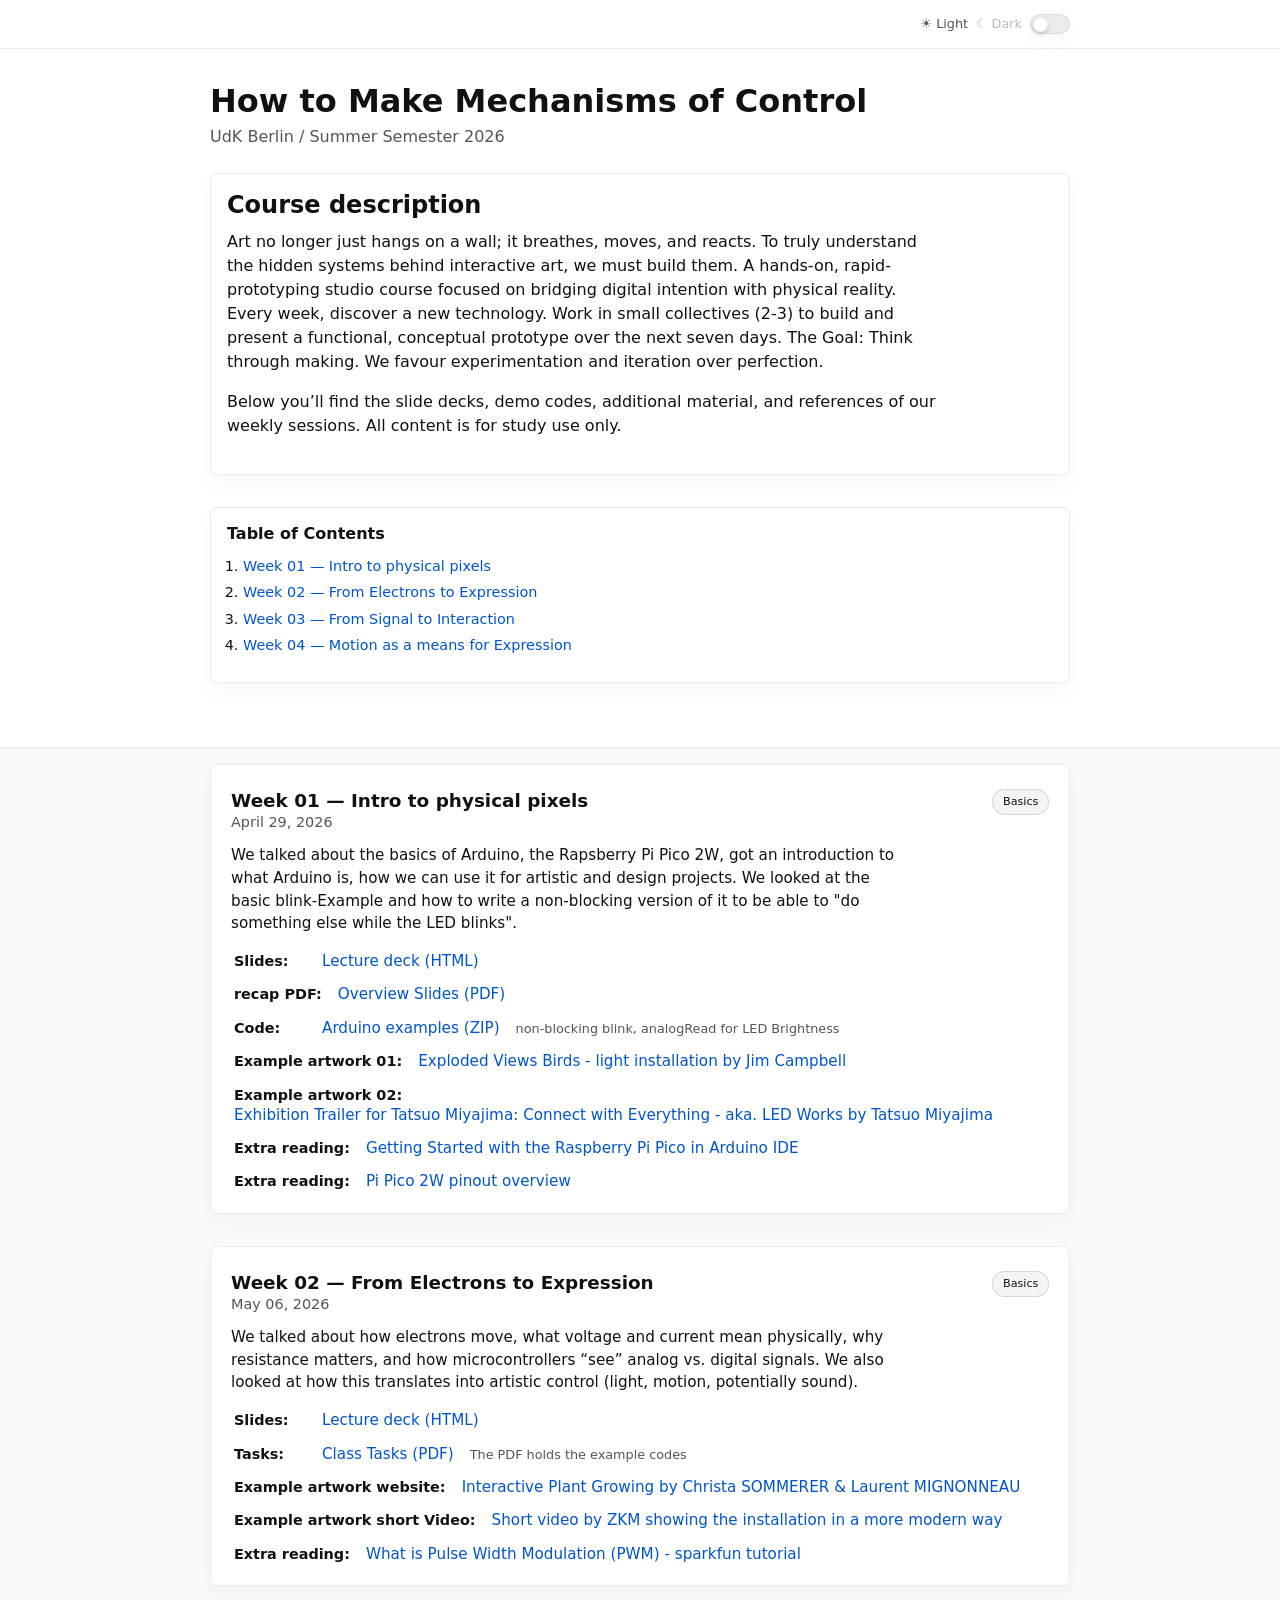
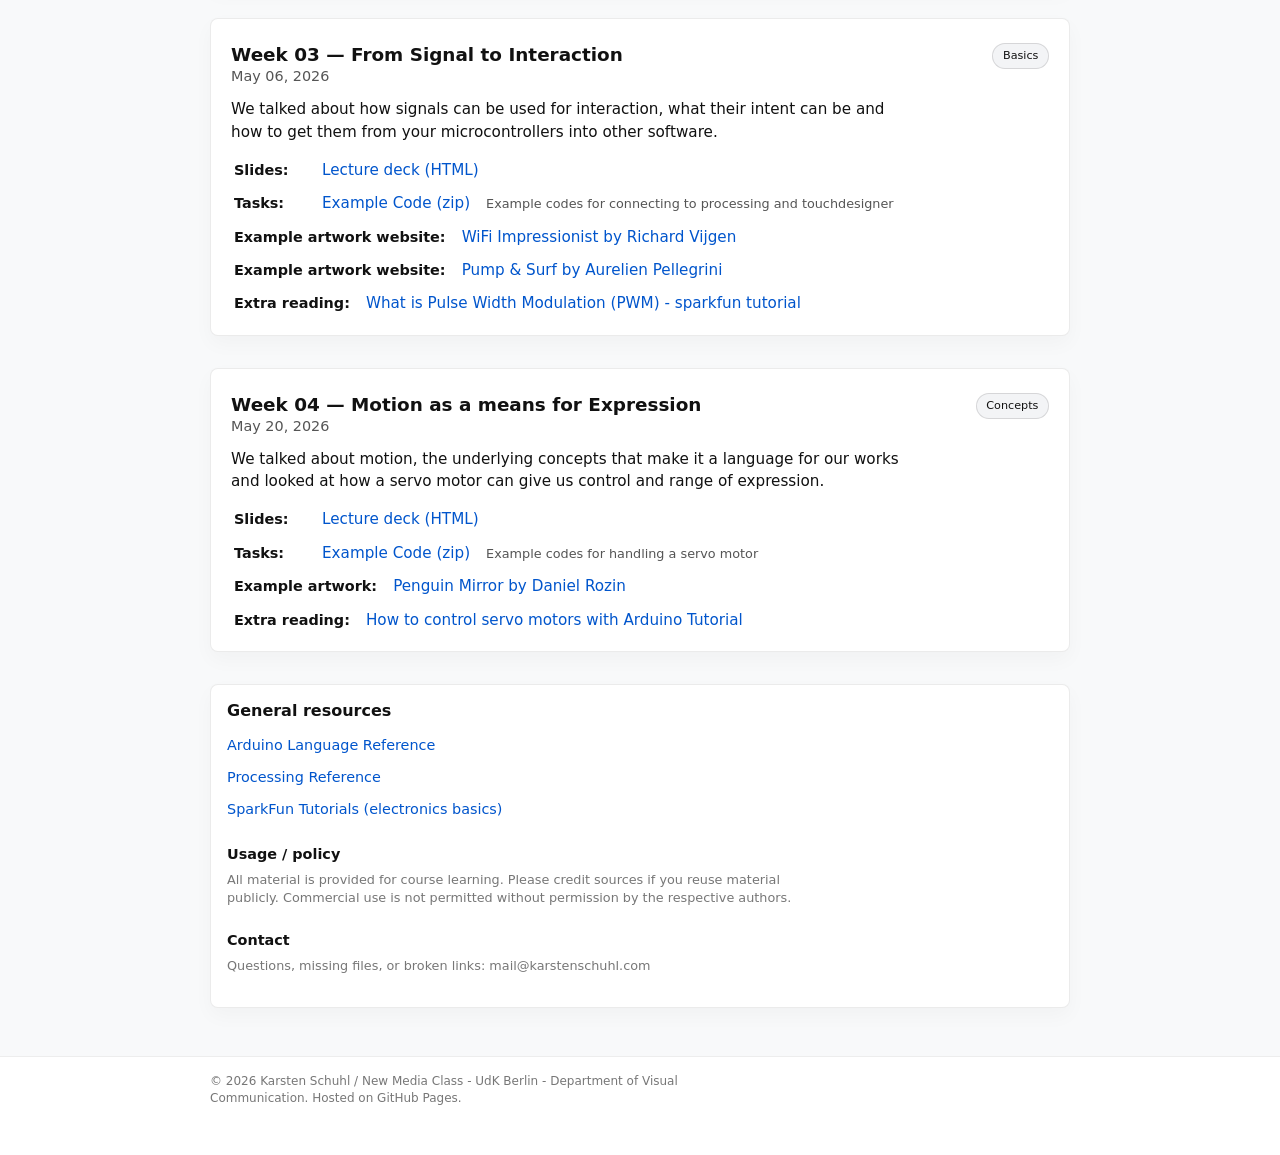
==== index.html @ 6e4e3db9 "corrected week IDs Made sure the ToC anchors work again" ====
<!DOCTYPE html>
<html lang="en">
<head>
  <meta charset="UTF-8" />
  <meta name="viewport" content="width=device-width, initial-scale=1" />
  <meta name="description" content="Course materials, slides, code examples and references." />
  <title>How to Make Mechanisms of Control – Course Materials</title>

  <!-- stylesheet -->
  <link rel="stylesheet" href="style.css" />
</head>

<body>
  <!-- =========================
       THEME TOGGLE (no JS)
       ========================= -->
  <!--
    Explanation:
    The checkbox #theme-toggle is visually turned into a toggle in CSS.
    When it's checked, we apply .theme-dark to <body> using :has().
    :has() is supported in all modern browsers including Safari 17+, Firefox 121+, Chrome 105+.

    Fallback:
    If a browser doesn't support :has(), it will just stay in light mode.
  -->
  <input type="checkbox" id="theme-toggle" class="visually-hidden" />
  <div class="topbar-wrapper">
    <div class="topbar container">
      <label class="theme-switch" for="theme-toggle">
        <span class="theme-label">
          <span class="theme-light-label">☀︎ Light</span>
          <span class="theme-dark-label">☾ Dark</span>
        </span>
        <span class="theme-slider" aria-hidden="true"></span>
      </label>
    </div>
  </div>

  <header class="site-header">
    <div class="container">
      <h1 class="headline">How to Make Mechanisms of Control</h1>
      <p class="subheadline">UdK Berlin / Summer Semester 2026</p>

      <div class="course-intro card">
        <h2>Course description</h2>
        <p>
         Art no longer just hangs on a wall; it breathes, moves, and reacts. To truly understand the hidden systems behind interactive art, we must build them. A hands-on, rapid-prototyping studio course focused on bridging digital intention with physical reality. Every week, discover a new technology. Work in small collectives (2-3) to build and present a functional, conceptual prototype over the next seven days. The Goal: Think through making. We favour experimentation and iteration over perfection.
        </p>
        <p>
          Below you’ll find the slide decks, demo codes, additional material, and
          references of our weekly sessions. All content is for study use only.
        </p>
      </div>

      <!-- =========================
           TABLE OF CONTENTS
           ========================= -->
      <nav class="toc card">
        <h2 class="toc-title">Table of Contents</h2>
        <ol class="toc-list">
          <!-- Just add a new <li><a href="#week-XX">...</a></li> for each new week -->
          <li><a href="#week-01">Week 01 — Intro to physical pixels</a></li>
          <li><a href="#week-02">Week 02 — From Electrons to Expression</a></li>
          <li><a href="#week-03">Week 03 — From Signal to Interaction</a></li>
          <li><a href="#week-04">Week 04 — Motion as a means for Expression</a></li>
          <!--<li><a href="#week-05">Week 05 — Light as a Medium</a></li>
          <li><a href="#week-06">Week 06 — Motion as a means of Expression</a></li>
          <li><a href="#week-07">Week 07 — From idea to prototype to exhibition</a></li>-->
        </ol>
      </nav>
    </div>
  </header>

  <main class="container content">

    <!-- ========== WEEK BLOCK EXAMPLE ========== -->
    <section class="week-block" id="week-01">
      <div class="week-header">
        <div>
          <h2 class="week-title">Week 01 — Intro to physical pixels</h2>
          <p class="week-date">April 29, 2026</p>
        </div>
        <span class="week-tag">Basics</span>
      </div>

      <p class="week-summary">
        We talked about the basics of Arduino, the Rapsberry Pi Pico 2W, got an introduction to what Arduino is,
        how we can use it for artistic and design projects. We looked at the basic blink-Example 
        and how to write a non-blocking version of it to be able to "do something else while the LED blinks".
      </p>

      <ul class="resource-list">
        <li class="resource-item">
          <span class="resource-label">Slides:</span>
          <a href="week01/01_Introduction-to-the-physical-pixel/index.htm" class="resource-link">
            Lecture deck (HTML)
          </a>
        </li>

        <li class="resource-item">
          <span class="resource-label">recap PDF:</span>
          <a href="week01/01b_Recap_Introduction-to-Arduino.pdf" class="resource-link">
            Overview Slides (PDF)
          </a>
        </li>    

        <li class="resource-item">
          <span class="resource-label">Code:</span>
          <a href="week01/MoC_Week01_Example_Codes.zip" class="resource-link">
            Arduino examples (ZIP)
          </a>
          <span class="resource-note">non-blocking blink, analogRead for LED Brightness</span>
        </li>

        <li class="resource-item">
          <span class="resource-label">Example artwork 01:</span>
          <a href="https://www.jimcampbell.tv/portfolio/exploded-view-birds" class="resource-link" target="_blank" rel="noopener">
            Exploded Views Birds - light installation by Jim Campbell
          </a>
        </li>
        
        <li class="resource-item">
          <span class="resource-label">Example artwork 02:</span>
          <a href="https://www.youtube.com/watch?v=5LFzXwWzVjY" class="resource-link" target="_blank" rel="noopener">
            Exhibition Trailer for Tatsuo Miyajima: Connect with Everything - aka. LED Works by Tatsuo Miyajima
          </a>
        </li>

        <li class="resource-item">
          <span class="resource-label">Extra reading:</span>
          <a href="https://projecthub.arduino.cc/angadiameya007/getting-started-with-raspberry-pi-pico-in-arduino-ide-5e13ee" class="resource-link" target="_blank" rel="noopener">
            Getting Started with the Raspberry Pi Pico in Arduino IDE
          </a>
        </li>

        <li class="resource-item">
          <span class="resource-label">Extra reading:</span>
          <a href="https://pip-assets.raspberrypi.com/categories/1088-raspberry-pi-pico-2-w/documents/RP-008305-DS-1-pico-2-w-pinout.pdf?disposition=inline" class="resource-link" target="_blank" rel="noopener">
            Pi Pico 2W pinout overview
          </a>
        </li>
      </ul>
    </section>
    
    <!-- ========== END DUPLICATE BLOCK ========== -->


    <!-- ========== WEEK BLOCK EXAMPLE ========== -->
    <section class="week-block" id="week-02">
      <div class="week-header">
        <div>
          <h2 class="week-title">Week 02 — From Electrons to Expression</h2>
          <p class="week-date">May 06, 2026</p>
        </div>
        <span class="week-tag">Basics</span>
      </div>

      <p class="week-summary">
        We talked about how electrons move, what voltage and current mean physically, 
        why resistance matters, and how microcontrollers “see” analog vs. digital signals. 
        We also looked at how this translates into artistic control (light, motion, potentially sound).
      </p>

      <ul class="resource-list">
        <li class="resource-item">
          <span class="resource-label">Slides:</span>
          <a href="week02/02_From-Electrons-to-Expression/index.htm" class="resource-link">
            Lecture deck (HTML)
          </a>
        </li>
 
        <li class="resource-item">
          <span class="resource-label">Tasks:</span>
          <a href="week02/MechOfControl_02_Analog-Digital_HandsOn_Tasks.pdf" class="resource-link">
            Class Tasks (PDF)
          </a>
          <span class="resource-note">The PDF holds the example codes</span>
        </li>

        <li class="resource-item">
          <span class="resource-label">Example artwork website:</span>
          <a href="https://interface.ufg.ac.at/christa-laurent/InteractivePlantGrowing.html" class="resource-link" target="_blank" rel="noopener">
            Interactive Plant Growing by Christa SOMMERER & Laurent MIGNONNEAU
          </a>
        </li>
        
        <li class="resource-item">
          <span class="resource-label">Example artwork short Video:</span>
          <a href="https://zkm.de/en/media/videos/christa-sommerer-laurent-mignonneau-the-interactive-plant-growing" class="resource-link" target="_blank" rel="noopener">
            Short video by ZKM showing the installation in a more modern way
          </a>
        </li>

        <li class="resource-item">
          <span class="resource-label">Extra reading:</span>
          <a href="https://learn.sparkfun.com/tutorials/pulse-width-modulation/all" class="resource-link" target="_blank" rel="noopener">
            What is Pulse Width Modulation (PWM) - sparkfun tutorial
          </a>
        </li>       
      </ul>
    </section>
    
    <!-- ========== END DUPLICATE BLOCK ========== -->

    <!-- ========== WEEK BLOCK EXAMPLE ========== -->
    <section class="week-block" id="week-03">
      <div class="week-header">
        <div>
          <h2 class="week-title">Week 03 — From Signal to Interaction</h2>
          <p class="week-date">May 06, 2026</p>
        </div>
        <span class="week-tag">Basics</span>
      </div>

      <p class="week-summary">
        We talked about how signals can be used for interaction, what their intent can be and how to get them from your microcontrollers into other software.
      </p>

      <ul class="resource-list">
        <li class="resource-item">
          <span class="resource-label">Slides:</span>
          <a href="week03/03_From-Signal-to-Interaction/index.htm" class="resource-link">
            Lecture deck (HTML)
          </a>
        </li>
 
        <li class="resource-item">
          <span class="resource-label">Tasks:</span>
          <a href="week03/HtMMoC_Week03_Example_Codes.zip" class="resource-link">
            Example Code (zip)
          </a>
          <span class="resource-note">Example codes for connecting to processing and touchdesigner</span>
        </li>

        <li class="resource-item">
          <span class="resource-label">Example artwork website:</span>
          <a href="https://www.richardvijgen.nl/wifi-impressionist" class="resource-link" target="_blank" rel="noopener">
            WiFi Impressionist by Richard Vijgen
          </a>
        </li>
        
        <li class="resource-item">
          <span class="resource-label">Example artwork website:</span>
          <a href="http://aurelienpellegrini.ch/project_pump_and_surf" class="resource-link" target="_blank" rel="noopener">
            Pump & Surf by Aurelien Pellegrini
          </a>
        </li>



        <li class="resource-item">
          <span class="resource-label">Extra reading:</span>
          <a href="https://learn.sparkfun.com/tutorials/pulse-width-modulation/all" class="resource-link" target="_blank" rel="noopener">
            What is Pulse Width Modulation (PWM) - sparkfun tutorial
          </a>
        </li>       
      </ul>
    </section>
    
    <!-- ========== END DUPLICATE BLOCK ========== -->


    <!-- ========== WEEK BLOCK EXAMPLE ========== -->
    <section class="week-block" id="week-04">
      <div class="week-header">
        <div>
          <h2 class="week-title">Week 04 — Motion as a means for Expression</h2>
          <p class="week-date">May 20, 2026</p>
        </div>
        <span class="week-tag">Concepts</span>
      </div>

      <p class="week-summary">
        We talked about motion, the underlying concepts that make it a language for our works and looked at how a servo motor can give us control and range of expression.
      </p>

      <ul class="resource-list">
        <li class="resource-item">
          <span class="resource-label">Slides:</span>
          <a href="week04/04_Motion-as-means-for-expression/index.htm" class="resource-link">
            Lecture deck (HTML)
          </a>
        </li>
 
        <li class="resource-item">
          <span class="resource-label">Tasks:</span>
          <a href="week04/HtMMoC_week04_Motion_code_examples.zip" class="resource-link">
            Example Code (zip)
          </a>
          <span class="resource-note">Example codes for handling a servo motor</span>
        </li>

        <li class="resource-item">
          <span class="resource-label">Example artwork:</span>
          <a href="https://www.bitforms.art/artwork/penguins-mirror" class="resource-link" target="_blank" rel="noopener">
            Penguin Mirror by Daniel Rozin
          </a>
        </li>
        

        <li class="resource-item">
          <span class="resource-label">Extra reading:</span>
          <a href="https://www.makerguides.com/servo-arduino-tutorial/" class="resource-link" target="_blank" rel="noopener">
            How to control servo motors with Arduino Tutorial
          </a>
        </li>       
      </ul>
    </section>
    
    <!-- ========== END DUPLICATE BLOCK ========== -->

    <!-- ========== RESOURCES / POLICIES / CONTACT ========== -->
    <section class="meta-block card">
      <h2>General resources</h2>
      <ul class="flat-list">
        <li>
          <a href="https://www.arduino.cc/reference/en/" target="_blank" rel="noopener">
            Arduino Language Reference
          </a>
        </li>
        <li>
          <a href="https://processing.org/reference/" target="_blank" rel="noopener">
            Processing Reference
          </a>
        </li>
        <li>
          <a href="https://learn.sparkfun.com/tutorials" target="_blank" rel="noopener">
            SparkFun Tutorials (electronics basics)
          </a>
        </li>
      </ul>

      <h3>Usage / policy</h3>
      <p class="smallprint">
        All material is provided for course learning. Please credit sources if
        you reuse material publicly. Commercial use is not permitted without
        permission by the respective authors.
      </p>

      <h3>Contact</h3>
      <p class="smallprint">
        Questions, missing files, or broken links:
        <span class="nowrap">mail@karstenschuhl.com</span>
      </p>
    </section>
  </main>

  <footer class="site-footer">
    <div class="container footer-inner">
      <p class="smallprint">
        © 2026 Karsten Schuhl / New Media Class - UdK Berlin - Department of Visual Communication.
        Hosted on GitHub Pages.
      </p>
    </div>
  </footer>


  <!-- ===========================================================
       NEW WEEK TEMPLATE
       Copy/paste this block ABOVE the meta-block section.
       Update the id, title, date, summary, and links.
       Also add the new week to the TOC <ol> in the header.
       ===========================================================

    <section class="week-block" id="week-XX">
      <div class="week-header">
        <div>
          <h2 class="week-title">Week XX — TITLE OF SESSION</h2>
          <p class="week-date">DATE HERE</p>
        </div>
        <span class="week-tag">THEME / TAG</span>
      </div>

      <p class="week-summary">
        Short description of what we covered. What concepts matter and why
        they connect to design practice.
      </p>

      <ul class="resource-list">
        <li class="resource-item">
          <span class="resource-label">Slides:</span>
          <a href="weekXX_slides.html" class="resource-link">
            Lecture deck (HTML)
          </a>
        </li>

        <li class="resource-item">
          <span class="resource-label">Code:</span>
          <a href="weekXX_examples.zip" class="resource-link">
            In-class examples (ZIP)
          </a>
          <span class="resource-note">what’s inside the ZIP</span>
        </li>

        <li class="resource-item">
          <span class="resource-label">Example artwork:</span>
          <a href="https://example.com/some-project" class="resource-link" target="_blank" rel="noopener">
            Reference project / artwork / paper
          </a>
        </li>

        <li class="resource-item">
          <span class="resource-label">Extra reading:</span>
          <a href="https://example.com/background-reading" class="resource-link" target="_blank" rel="noopener">
            Background reading
          </a>
        </li>
      </ul>
    </section>

  ============================================================ -->

</body>
</html>
---- style.css ----
/* ========================================================================
   BASE + LIGHT THEME VARIABLES
   We'll also define dark theme overrides later.
   ======================================================================== */

:root {
  --bg-page: #f8f9fa;
  --bg-card: #ffffff;
  --text-main: #111;
  --text-dim: #555;
  --text-muted: #777;
  --border-soft: rgba(0,0,0,0.08);
  --border-hair: rgba(0,0,0,0.07);
  --shadow-card: 0 8px 20px rgba(0,0,0,0.03);
  --link: #0055cc;
  --tag-bg: #f3f4f6;
  --tag-border: rgba(0,0,0,0.12);
}

/* Dark theme variables will be injected if body:has(#theme-toggle:checked) */
body:has(#theme-toggle:checked) {
  --bg-page: #0f1117;
  --bg-card: #1a1d29;
  --text-main: #f1f5f9;
  --text-dim: #cbd5e1;
  --text-muted: #94a3b8;
  --border-soft: rgba(255,255,255,0.12);
  --border-hair: rgba(255,255,255,0.08);
  --shadow-card: 0 18px 40px rgba(0,0,0,0.6);
  --link: #7aa2ff;
  --tag-bg: rgba(148,163,184,0.12);
  --tag-border: rgba(255,255,255,0.18);
}

/* ========================================================================
   RESET / GLOBAL
   ======================================================================== */

*,
*::before,
*::after {
  box-sizing: border-box;
  -webkit-font-smoothing: antialiased;
}

body {
  margin: 0;
  background-color: var(--bg-page);
  color: var(--text-main);
  font-family: system-ui, -apple-system, BlinkMacSystemFont, "Inter", "Roboto",
    "Helvetica Neue", Arial, sans-serif;
  line-height: 1.5;
  font-size: 16px;
}

img,
svg,
video {
  max-width: 100%;
  height: auto;
  display: block;
}

h1,
h2,
h3 {
  line-height: 1.25;
  font-weight: 600;
  color: var(--text-main);
  margin-top: 0;
  margin-bottom: 0.4em;
}

p {
  margin-top: 0;
  margin-bottom: 1em;
  color: var(--text-main);
  max-width: 70ch;
}

a {
  color: var(--link);
  text-decoration: none;
}

a:hover,
a:focus {
  text-decoration: underline;
}

ul {
  padding-left: 1.2rem;
  margin-top: 0.5rem;
  margin-bottom: 1.5rem;
}

ol {
  padding-left: 1.2rem;
  margin-top: 0.5rem;
  margin-bottom: 1.5rem;
}

/* ========================================================================
   LAYOUT
   ======================================================================== */

.container {
  width: 100%;
  max-width: 900px;
  padding: 2rem 1.25rem;
  margin-left: auto;
  margin-right: auto;
}

.site-header {
  background-color: var(--bg-card);
  border-bottom: 1px solid var(--border-hair);
}

.headline {
  font-size: clamp(1.6rem, 1vw + 1rem, 2rem);
  font-weight: 600;
  margin: 0 0 0.25rem 0;
  color: var(--text-main);
}

.subheadline {
  font-size: 1rem;
  margin: 0 0 1.5rem 0;
  color: var(--text-dim);
}

.course-intro {
  margin-bottom: 2rem;
}

.content {
  display: grid;
  row-gap: 2rem;
  padding-top: 1rem;
  padding-bottom: 3rem;
}

/* ========================================================================
   TOPBAR / THEME SWITCH
   ======================================================================== */

.topbar-wrapper {
  background-color: var(--bg-card);
  border-bottom: 1px solid var(--border-hair);
}

.topbar {
  display: flex;
  justify-content: flex-end;
  align-items: center;
  padding-top: 0.75rem;
  padding-bottom: 0.75rem;
  min-height: 3rem;
}

/* hide the checkbox but keep it accessible */
.visually-hidden {
  position: absolute;
  left: -9999px;
}

/* switch container */
.theme-switch {
  position: relative;
  display: inline-flex;
  align-items: center;
  column-gap: 0.5rem;
  font-size: 0.8rem;
  font-weight: 500;
  color: var(--text-dim);
  line-height: 1;
  cursor: pointer;
  user-select: none;
}

/* label text */
.theme-label {
  display: flex;
  flex-direction: row;
  column-gap: 0.5rem;
  align-items: center;
}

/* tiny pill slider */
.theme-slider {
  position: relative;
  width: 2.5rem;
  height: 1.25rem;
  background-color: var(--border-soft);
  border-radius: 999px;
  border: 1px solid var(--border-soft);
  box-shadow: var(--shadow-card);
  transition: background-color 0.2s ease, border-color 0.2s ease;
}

/* knob */
.theme-slider::after {
  content: "";
  position: absolute;
  top: 0.15rem;
  left: 0.15rem;
  width: 0.9rem;
  height: 0.9rem;
  background-color: var(--bg-card);
  border-radius: 50%;
  border: 1px solid var(--border-soft);
  box-shadow: 0 2px 4px rgba(0,0,0,0.15);
  transition: transform 0.2s ease;
}

/* move knob when checked */
body:has(#theme-toggle:checked) .theme-slider::after {
  transform: translateX(1.2rem);
}

/* dim one label vs the other depending on state */
.theme-light-label {
  opacity: 1;
  transition: opacity 0.2s ease;
}

.theme-dark-label {
  opacity: 0.4;
  transition: opacity 0.2s ease;
}

body:has(#theme-toggle:checked) .theme-light-label {
  opacity: 0.4;
}

body:has(#theme-toggle:checked) .theme-dark-label {
  opacity: 1;
}

/* ========================================================================
   TABLE OF CONTENTS
   ======================================================================== */

.toc {
  margin-bottom: 2rem;
}

.toc-title {
  font-size: 1rem;
  font-weight: 600;
  margin-bottom: 0.75rem;
  color: var(--text-main);
}

.toc-list {
  padding-left: 1rem;
  margin: 0;
  font-size: 0.9rem;
  line-height: 1.4;
}

.toc-list li {
  margin-bottom: 0.4rem;
}

.toc-list a {
  font-weight: 500;
  word-break: break-word;
}

/* ========================================================================
   WEEK BLOCKS
   ======================================================================== */

.week-block {
  background-color: var(--bg-card);
  border: 1px solid var(--border-soft);
  border-radius: 0.5rem;
  padding: 1.5rem 1.25rem 1.25rem;
  box-shadow: var(--shadow-card);
  break-inside: avoid-page; /* helps during print */
}

.week-header {
  display: flex;
  flex-wrap: wrap;
  align-items: flex-start;
  justify-content: space-between;
  row-gap: 0.5rem;
  margin-bottom: 0.75rem;
}

.week-title {
  font-size: 1.1rem;
  margin: 0;
  font-weight: 600;
  color: var(--text-main);
}

.week-date {
  margin: 0;
  color: var(--text-dim);
  font-size: 0.9rem;
  line-height: 1.4;
}

.week-tag {
  align-self: flex-start;
  border: 1px solid var(--tag-border);
  border-radius: 999px;
  font-size: 0.7rem;
  line-height: 1;
  font-weight: 500;
  color: var(--text-main);
  padding: 0.4rem 0.6rem;
  background-color: var(--tag-bg);
  white-space: nowrap;
}

.week-summary {
  font-size: 0.95rem;
  color: var(--text-main);
  margin-top: 0;
  margin-bottom: 1rem;
  max-width: 70ch;
}

/* ========================================================================
   RESOURCE LIST
   ======================================================================== */

.resource-list {
  list-style: none;
  padding-left: 0;
  margin: 0;
  display: grid;
  row-gap: 0.75rem;
}

.resource-item {
  display: flex;
  flex-direction: column;
  font-size: 0.95rem;
  line-height: 1.4;
  border-left: 3px solid transparent;
  padding-left: 0;
  border-left-color: transparent;
  transition: border-left-color 0.15s ease;
}

.resource-item:hover {
  border-left-color: var(--link);
}

.resource-label {
  font-weight: 600;
  color: var(--text-main);
  margin-right: 0.5rem;
  font-size: 0.9rem;
  min-width: 4.5rem;
}

.resource-link {
  font-weight: 500;
  color: var(--link);
  word-break: break-word;
}

.resource-note {
  font-size: 0.8rem;
  color: var(--text-dim);
  margin-top: 0.15rem;
  padding-left: 0;
}

/* ========================================================================
   META BLOCK
   ======================================================================== */

.meta-block {
  background-color: var(--bg-card);
  border: 1px solid var(--border-soft);
  border-radius: 0.5rem;
  padding: 1.5rem 1.25rem 1.25rem;
  box-shadow: var(--shadow-card);
}

.meta-block h2 {
  font-size: 1rem;
  font-weight: 600;
  margin-bottom: 0.75rem;
  color: var(--text-main);
}

.meta-block h3 {
  font-size: 0.9rem;
  margin-top: 1.5rem;
  margin-bottom: 0.5rem;
  font-weight: 600;
  color: var(--text-main);
}

.flat-list {
  list-style: none;
  padding-left: 0;
  margin: 0 0 1rem 0;
  display: grid;
  row-gap: 0.5rem;
}

.flat-list li a {
  font-size: 0.9rem;
  font-weight: 500;
  word-break: break-word;
}

.smallprint {
  font-size: 0.8rem;
  line-height: 1.4;
  color: var(--text-muted);
  max-width: 70ch;
}

.nowrap {
  white-space: nowrap;
}

/* ========================================================================
   CARD UTILITY
   ======================================================================== */

.card {
  background-color: var(--bg-card);
  border: 1px solid var(--border-soft);
  border-radius: 0.5rem;
  padding: 1rem 1rem 1.25rem;
  box-shadow: var(--shadow-card);
}

/* ========================================================================
   FOOTER
   ======================================================================== */

.site-footer {
  background-color: var(--bg-card);
  border-top: 1px solid var(--border-hair);
}

.footer-inner {
  padding-top: 1rem;
  padding-bottom: 3rem;
  text-align: left;
}

.footer-inner p {
  color: var(--text-muted);
  font-size: 0.75rem;
  margin: 0;
  line-height: 1.4;
}

/* ========================================================================
   RESPONSIVE TWEAKS
   ======================================================================== */

@media (min-width: 600px) {
  .resource-item {
    flex-direction: row;
    flex-wrap: wrap;
    align-items: baseline;
    column-gap: 0.5rem;
  }

  .resource-note {
    padding-left: 0.5rem;
  }
}

@media (min-width: 768px) {
  .headline {
    font-size: 2rem;
  }

  .week-title {
    font-size: 1.15rem;
  }
}

/* ========================================================================
   PRINT STYLES
   Goal: clean PDF handout.
   - White background
   - No theme toggle bar
   - Links show their URL in parentheses after the text
   ======================================================================== */

@media print {

  /* force light background for print */
  :root {
    --bg-page: #ffffff !important;
    --bg-card: #ffffff !important;
    --text-main: #000000 !important;
    --text-dim: #333333 !important;
    --text-muted: #555555 !important;
    --border-soft: rgba(0,0,0,0.4) !important;
    --border-hair: rgba(0,0,0,0.4) !important;
    --shadow-card: none !important;
    --link: #000000 !important;
    --tag-bg: #ffffff !important;
    --tag-border: rgba(0,0,0,0.4) !important;
  }

  body {
    background-color: #ffffff !important;
    color: #000000 !important;
    font-size: 12px; /* more compact for handouts */
    line-height: 1.4;
  }

  .topbar-wrapper {
    display: none !important;
  }

  .card,
  .week-block,
  .meta-block {
    box-shadow: none !important;
    border: 1px solid #000 !important;
    break-inside: avoid-page;
    page-break-inside: avoid;
  }

  .container {
    max-width: 100%;
    padding: 1rem 1rem;
  }

  .headline {
    font-size: 1.4rem !important;
  }

  .subheadline {
    font-size: 0.9rem !important;
    color: #000 !important;
  }

  .toc-title,
  .week-title,
  .meta-block h2,
  .meta-block h3 {
    color: #000 !important;
  }

  /* Append URL after each link for print readability */
  a[href]::after {
    content: " (" attr(href) ")";
    font-size: 0.7em;
    word-break: break-all;
    color: #000;
  }

  /* Avoid giant gaps */
  .content {
    row-gap: 1rem !important;
  }

  .week-block {
    padding: 1rem !important;
  }

  .meta-block {
    padding: 1rem !important;
  }
}
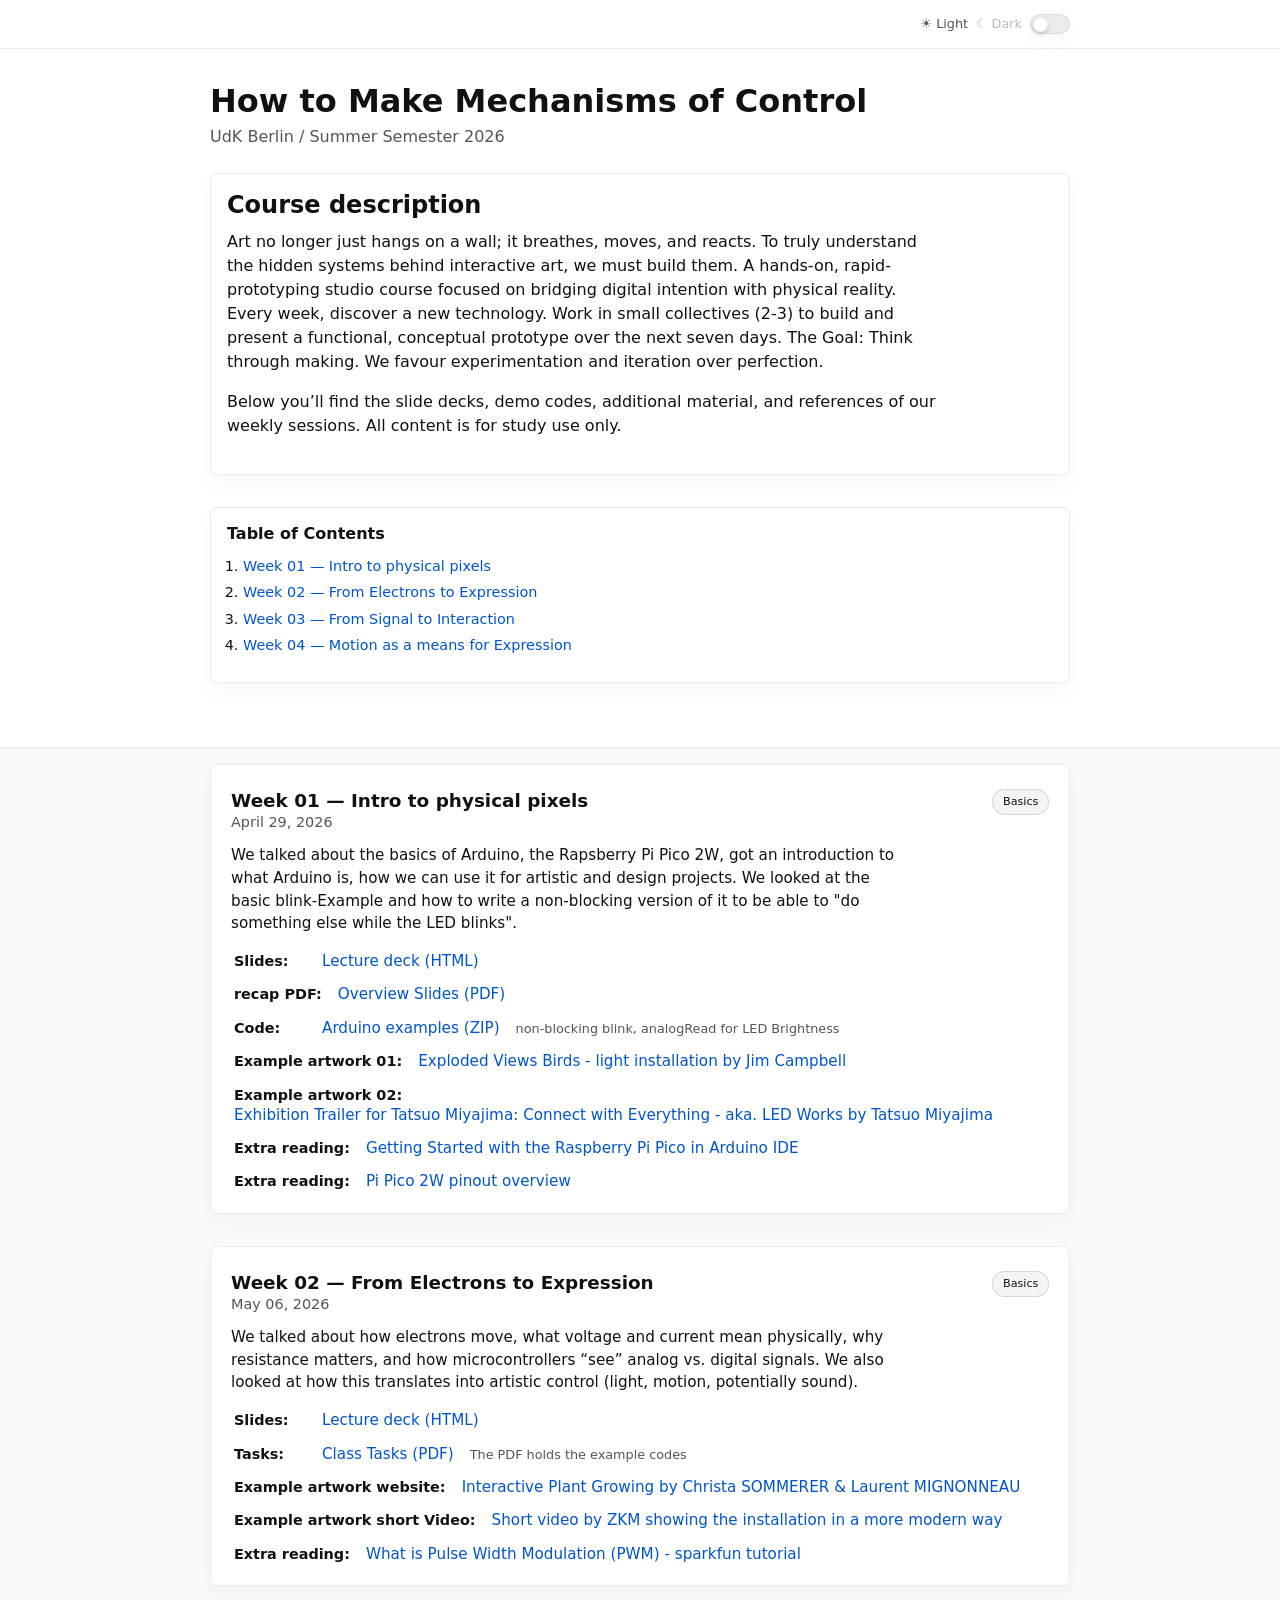
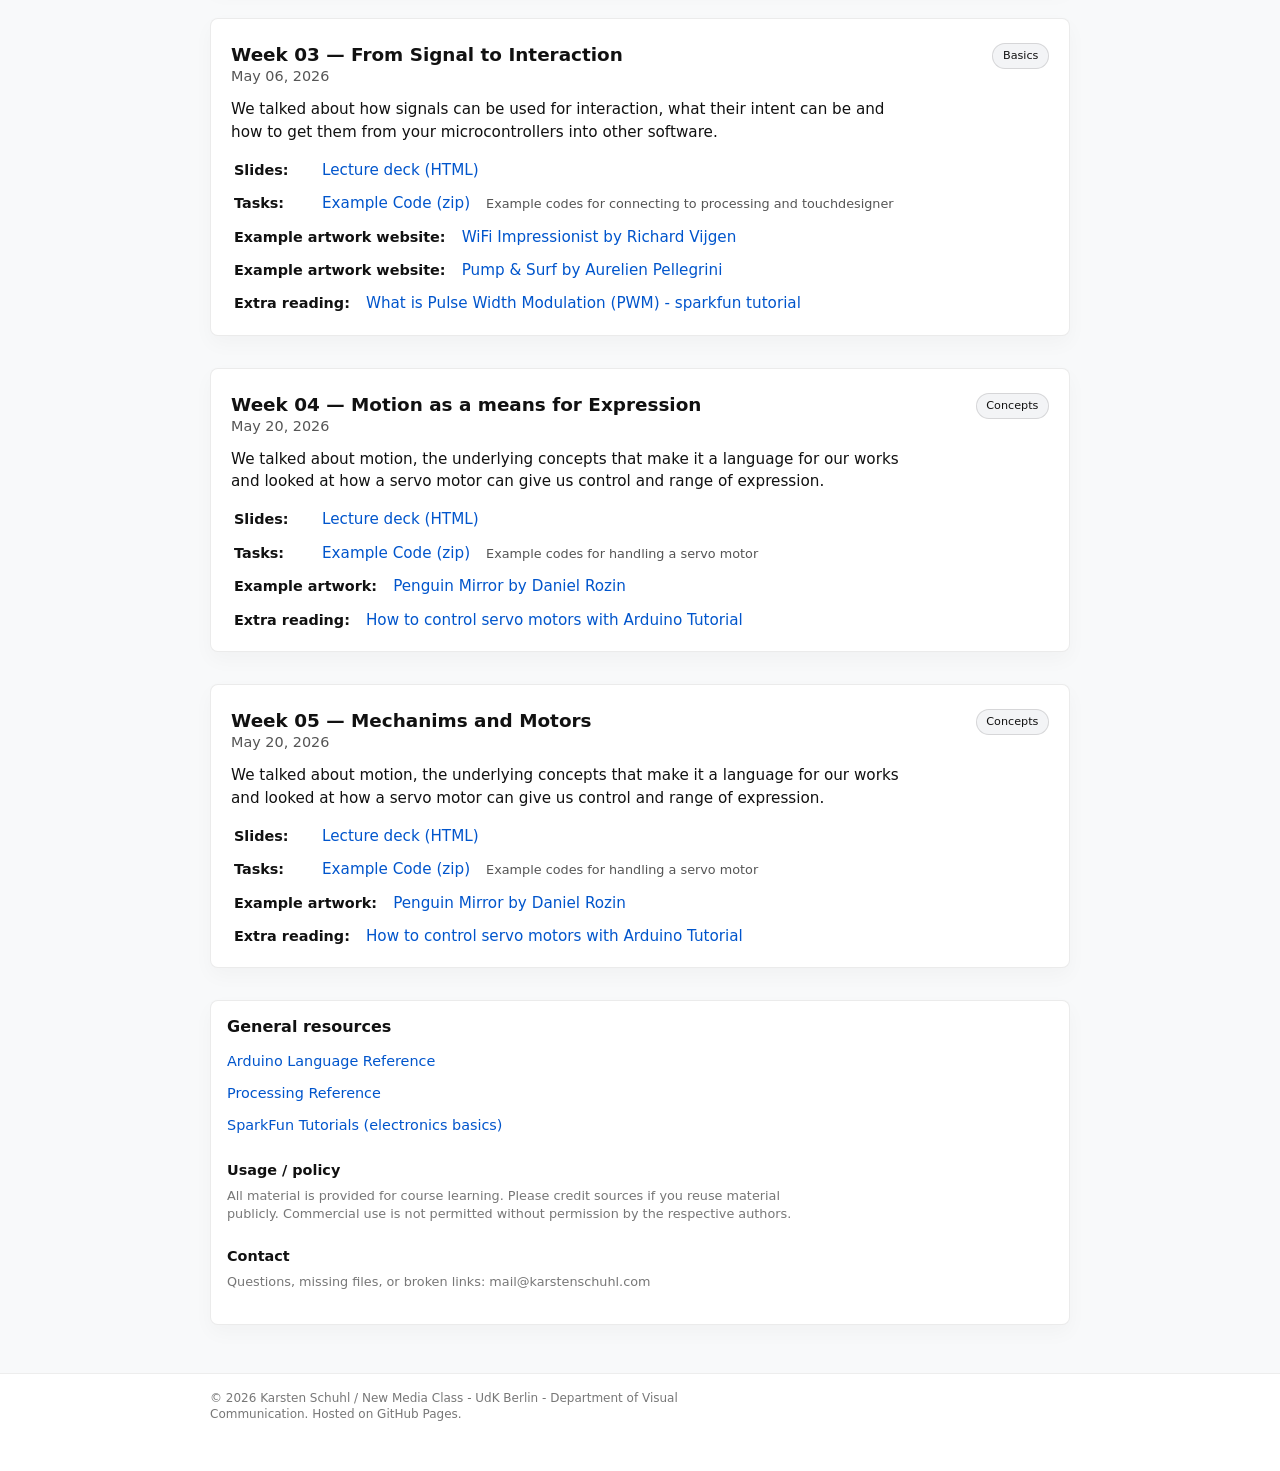
==== commit 8c095fe2: "code examples week 5" ====
--- a/index.html
+++ b/index.html
@@ -309,6 +309,55 @@
     
     <!-- ========== END DUPLICATE BLOCK ========== -->
 
+    <!-- ========== WEEK BLOCK EXAMPLE ========== -->
+    <section class="week-block" id="week-05">
+      <div class="week-header">
+        <div>
+          <h2 class="week-title">Week 05 — Mechanims and Motors</h2>
+          <p class="week-date">May 20, 2026</p>
+        </div>
+        <span class="week-tag">Concepts</span>
+      </div>
+
+      <p class="week-summary">
+        We talked about motion, the underlying concepts that make it a language for our works and looked at how a servo motor can give us control and range of expression.
+      </p>
+
+      <ul class="resource-list">
+        <li class="resource-item">
+          <span class="resource-label">Slides:</span>
+          <a href="week04/04_Motion-as-means-for-expression/index.htm" class="resource-link">
+            Lecture deck (HTML)
+          </a>
+        </li>
+ 
+        <li class="resource-item">
+          <span class="resource-label">Tasks:</span>
+          <a href="week05/HtMMoC_Week05_Example_Codes.zip" class="resource-link">
+            Example Code (zip)
+          </a>
+          <span class="resource-note">Example codes for handling a servo motor</span>
+        </li>
+
+        <li class="resource-item">
+          <span class="resource-label">Example artwork:</span>
+          <a href="https://www.bitforms.art/artwork/penguins-mirror" class="resource-link" target="_blank" rel="noopener">
+            Penguin Mirror by Daniel Rozin
+          </a>
+        </li>
+        
+
+        <li class="resource-item">
+          <span class="resource-label">Extra reading:</span>
+          <a href="https://www.makerguides.com/servo-arduino-tutorial/" class="resource-link" target="_blank" rel="noopener">
+            How to control servo motors with Arduino Tutorial
+          </a>
+        </li>       
+      </ul>
+    </section>
+    
+    <!-- ========== END DUPLICATE BLOCK ========== -->
+
     <!-- ========== RESOURCES / POLICIES / CONTACT ========== -->
     <section class="meta-block card">
       <h2>General resources</h2>
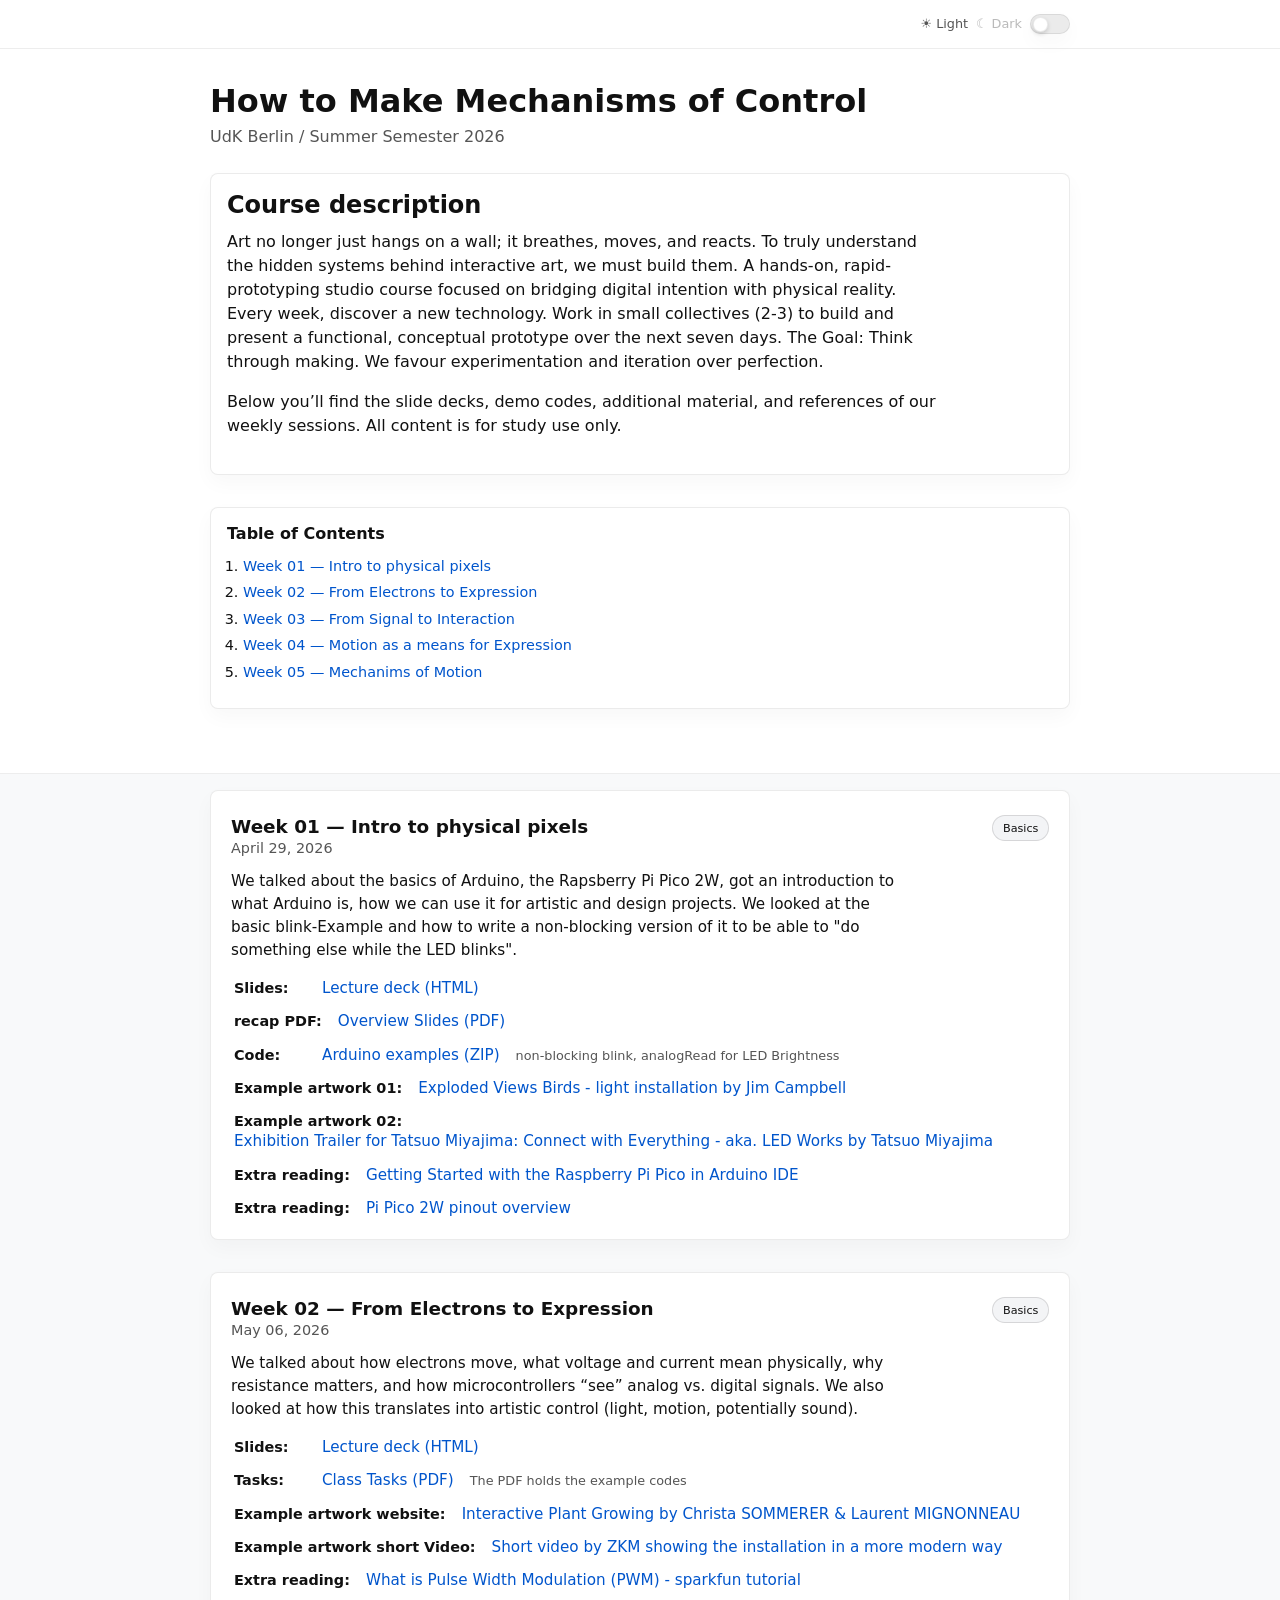
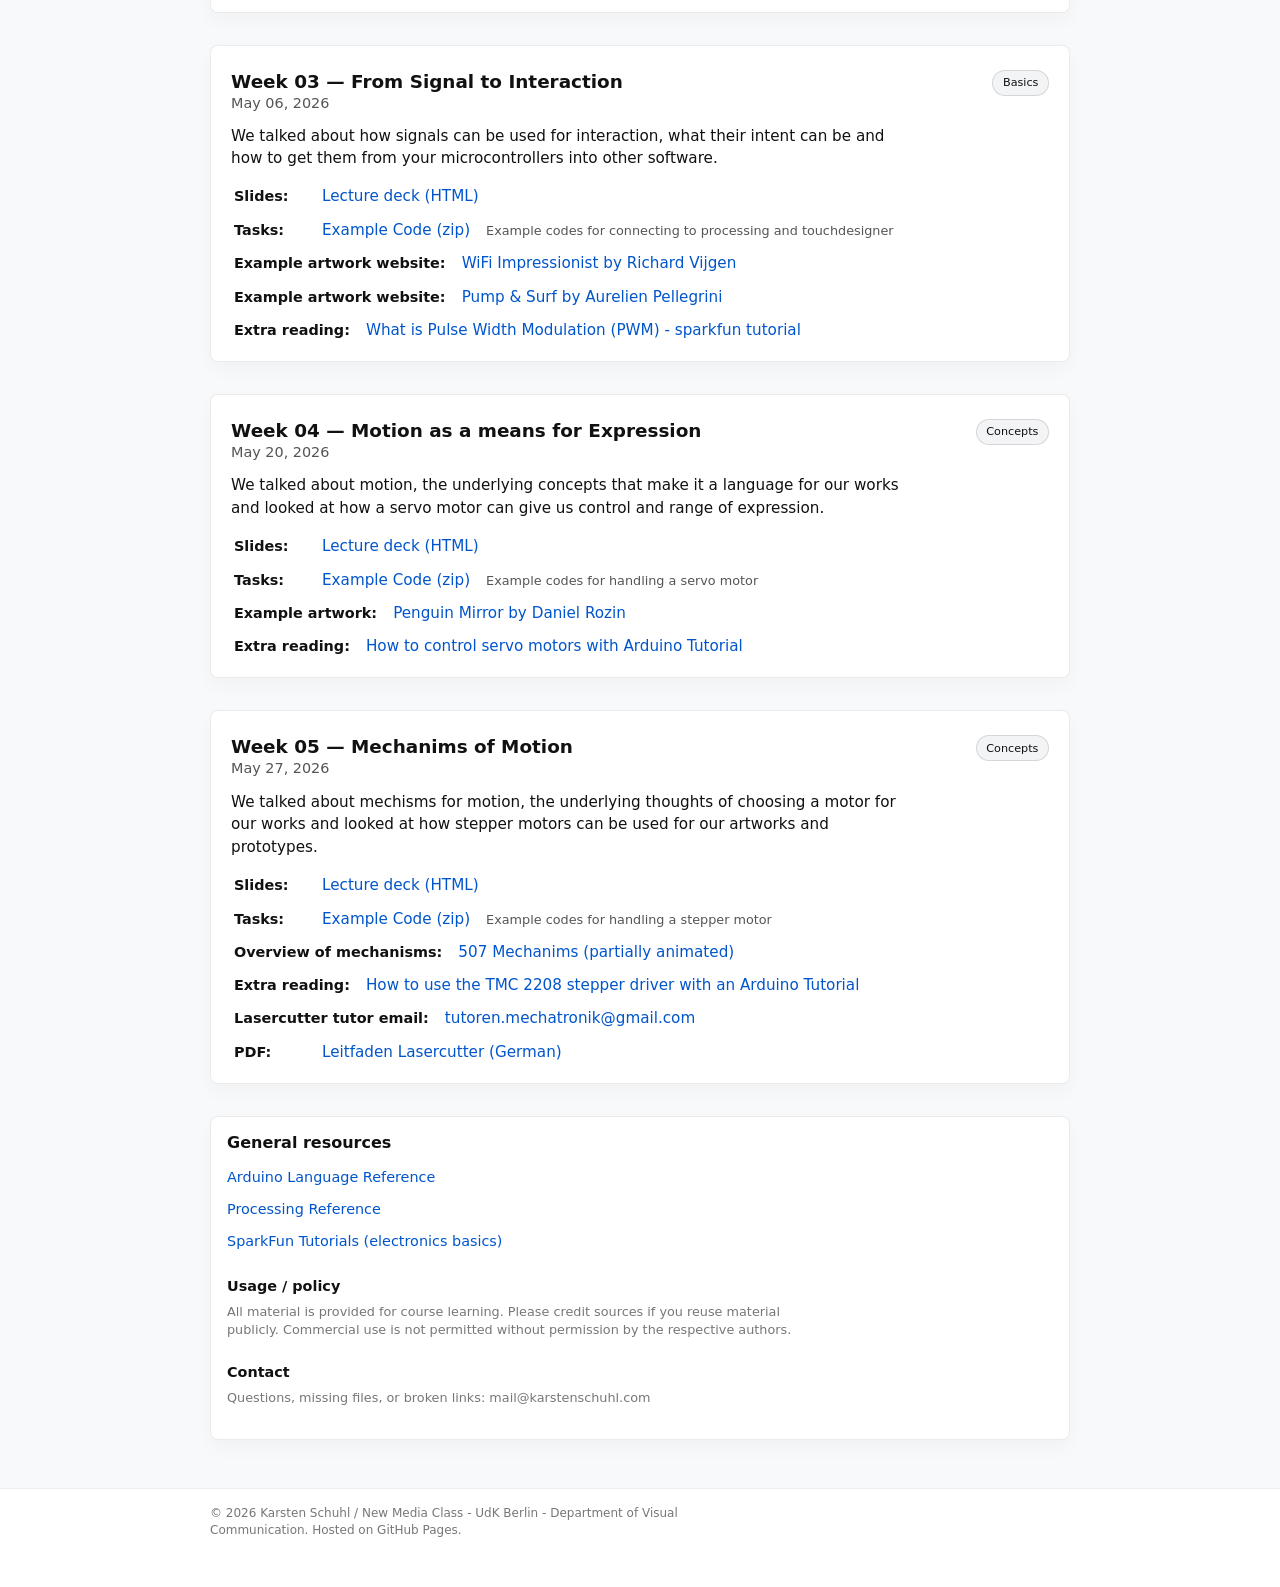
==== commit b12f2dae: "week 05 section completed added links and material for week05 plus updated index" ====
--- a/index.html
+++ b/index.html
@@ -63,8 +63,8 @@
           <li><a href="#week-02">Week 02 — From Electrons to Expression</a></li>
           <li><a href="#week-03">Week 03 — From Signal to Interaction</a></li>
           <li><a href="#week-04">Week 04 — Motion as a means for Expression</a></li>
-          <!--<li><a href="#week-05">Week 05 — Light as a Medium</a></li>
-          <li><a href="#week-06">Week 06 — Motion as a means of Expression</a></li>
+          <li><a href="#week-05">Week 05 — Mechanims of Motion</a></li>
+          <!--<li><a href="#week-06">Week 06 — Motion as a means of Expression</a></li>
           <li><a href="#week-07">Week 07 — From idea to prototype to exhibition</a></li>-->
         </ol>
       </nav>
@@ -313,20 +313,20 @@
     <section class="week-block" id="week-05">
       <div class="week-header">
         <div>
-          <h2 class="week-title">Week 05 — Mechanims and Motors</h2>
-          <p class="week-date">May 20, 2026</p>
+          <h2 class="week-title">Week 05 — Mechanims of Motion</h2>
+          <p class="week-date">May 27, 2026</p>
         </div>
         <span class="week-tag">Concepts</span>
       </div>
 
       <p class="week-summary">
-        We talked about motion, the underlying concepts that make it a language for our works and looked at how a servo motor can give us control and range of expression.
-      </p>
-
-      <ul class="resource-list">
-        <li class="resource-item">
-          <span class="resource-label">Slides:</span>
-          <a href="week04/04_Motion-as-means-for-expression/index.htm" class="resource-link">
+        We talked about mechisms for motion, the underlying thoughts of choosing a motor for our works and looked at how stepper motors can be used for our artworks and prototypes.
+      </p>
+
+      <ul class="resource-list">
+        <li class="resource-item">
+          <span class="resource-label">Slides:</span>
+          <a href="week05/05_Mechanims_of_Motion/index.htm" class="resource-link">
             Lecture deck (HTML)
           </a>
         </li>
@@ -336,23 +336,37 @@
           <a href="week05/HtMMoC_Week05_Example_Codes.zip" class="resource-link">
             Example Code (zip)
           </a>
-          <span class="resource-note">Example codes for handling a servo motor</span>
-        </li>
-
-        <li class="resource-item">
-          <span class="resource-label">Example artwork:</span>
-          <a href="https://www.bitforms.art/artwork/penguins-mirror" class="resource-link" target="_blank" rel="noopener">
-            Penguin Mirror by Daniel Rozin
-          </a>
-        </li>
+          <span class="resource-note">Example codes for handling a stepper motor</span>
+        </li>
+
+        <li class="resource-item">
+          <span class="resource-label">Overview of mechanisms:</span>
+          <a href="https://507movements.com/" class="resource-link" target="_blank" rel="noopener">
+            507 Mechanims (partially animated)
+          </a>
+        </li>
+
+        <li class="resource-item">
+          <span class="resource-label">Extra reading:</span>
+          <a href="https://circuitdigest.com/microcontroller-projects/interfacing-tmc2208-stepper-motor-driver-with-arduino" class="resource-link" target="_blank" rel="noopener">
+            How to use the TMC 2208 stepper driver with an Arduino Tutorial
+          </a>
+        </li>       
+
+        <li class="resource-item">
+          <span class="resource-label">Lasercutter tutor email:</span>
+          <mailto="tutoren.mechatronik@gmail.com" class="resource-link" target="_blank" rel="noopener">
+            tutoren.mechatronik@gmail.com
+          </a>
+        </li>       
         
-
-        <li class="resource-item">
-          <span class="resource-label">Extra reading:</span>
-          <a href="https://www.makerguides.com/servo-arduino-tutorial/" class="resource-link" target="_blank" rel="noopener">
-            How to control servo motors with Arduino Tutorial
-          </a>
-        </li>       
+        <li class="resource-item">
+          <span class="resource-label">PDF:</span>
+          <a href="https://www.udk-berlin.de/fileadmin/2_dezentral/FR_Visuelle_Kommunikation/Bilder/240607_Leitfaden_Lasercutter.pdf" class="resource-link" target="_blank" rel="noopener">
+            Leitfaden Lasercutter (German)
+          </a>
+        </li>       
+
       </ul>
     </section>
     
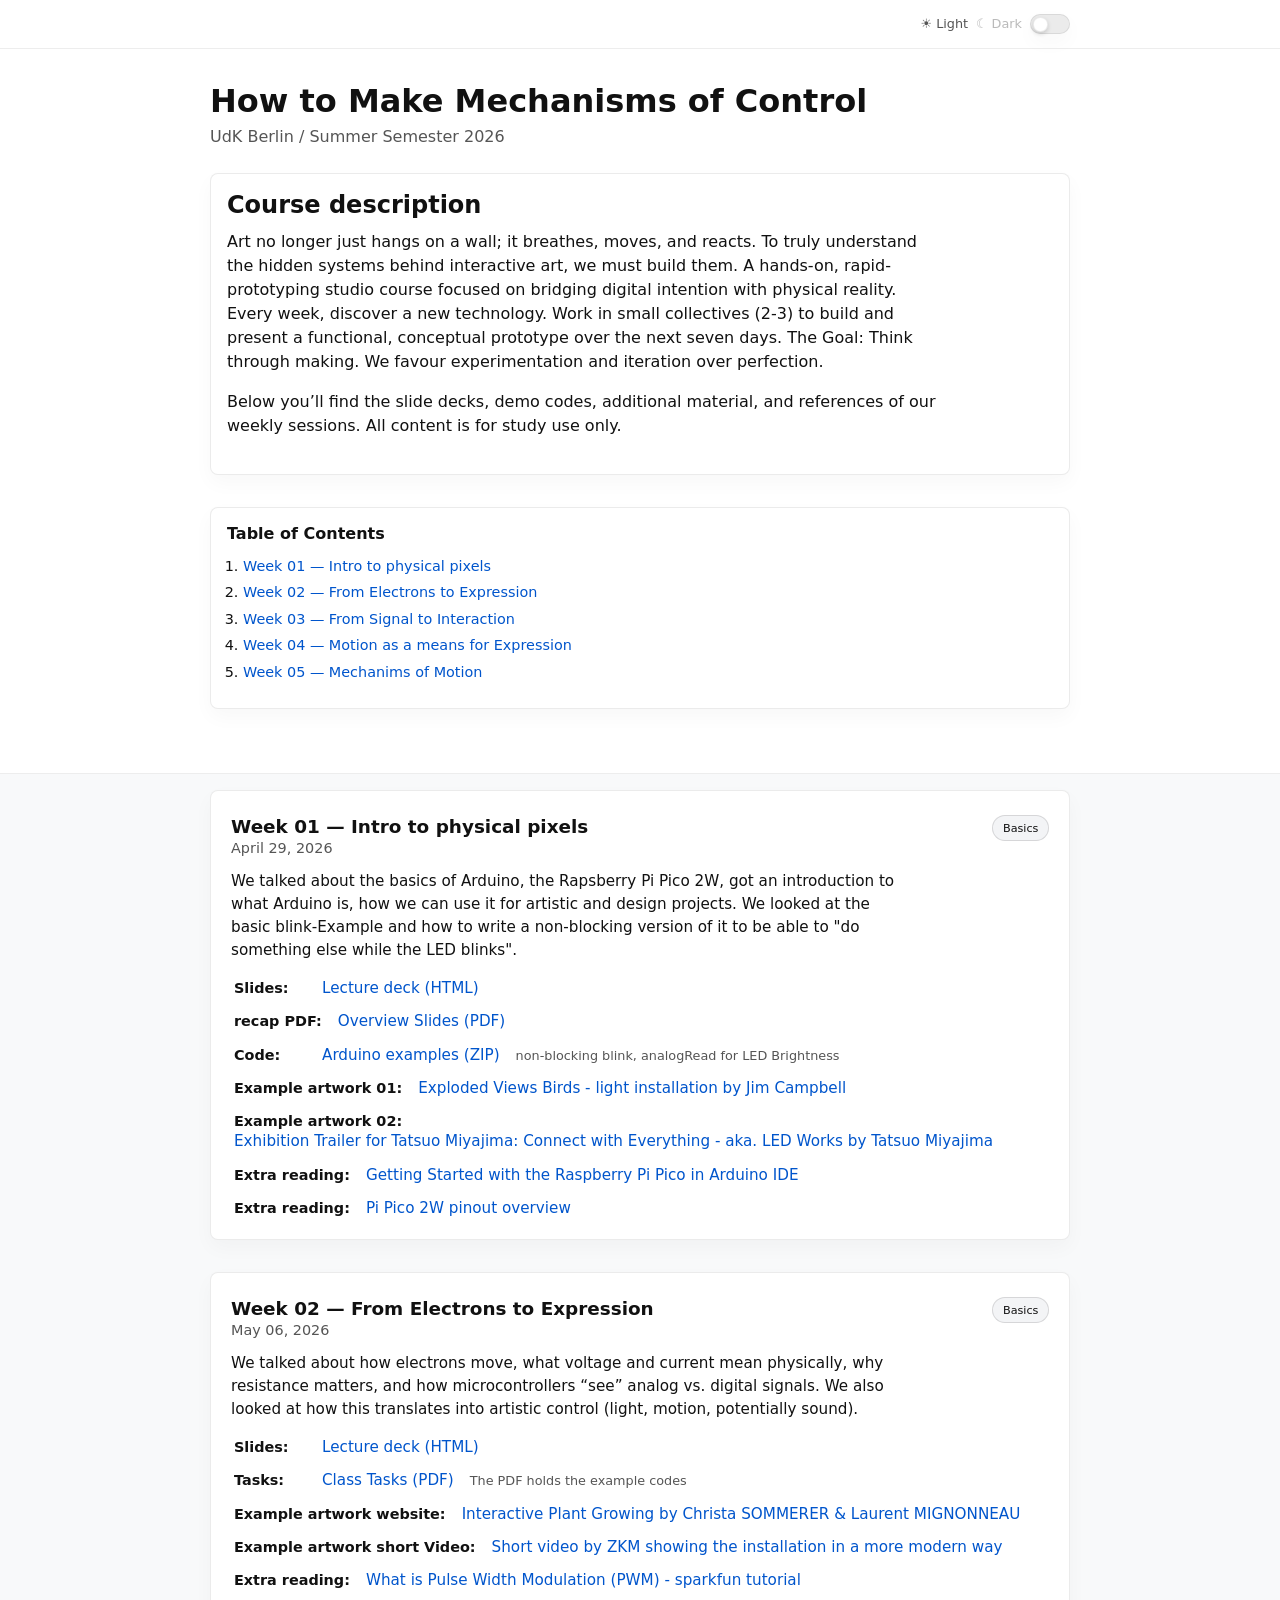
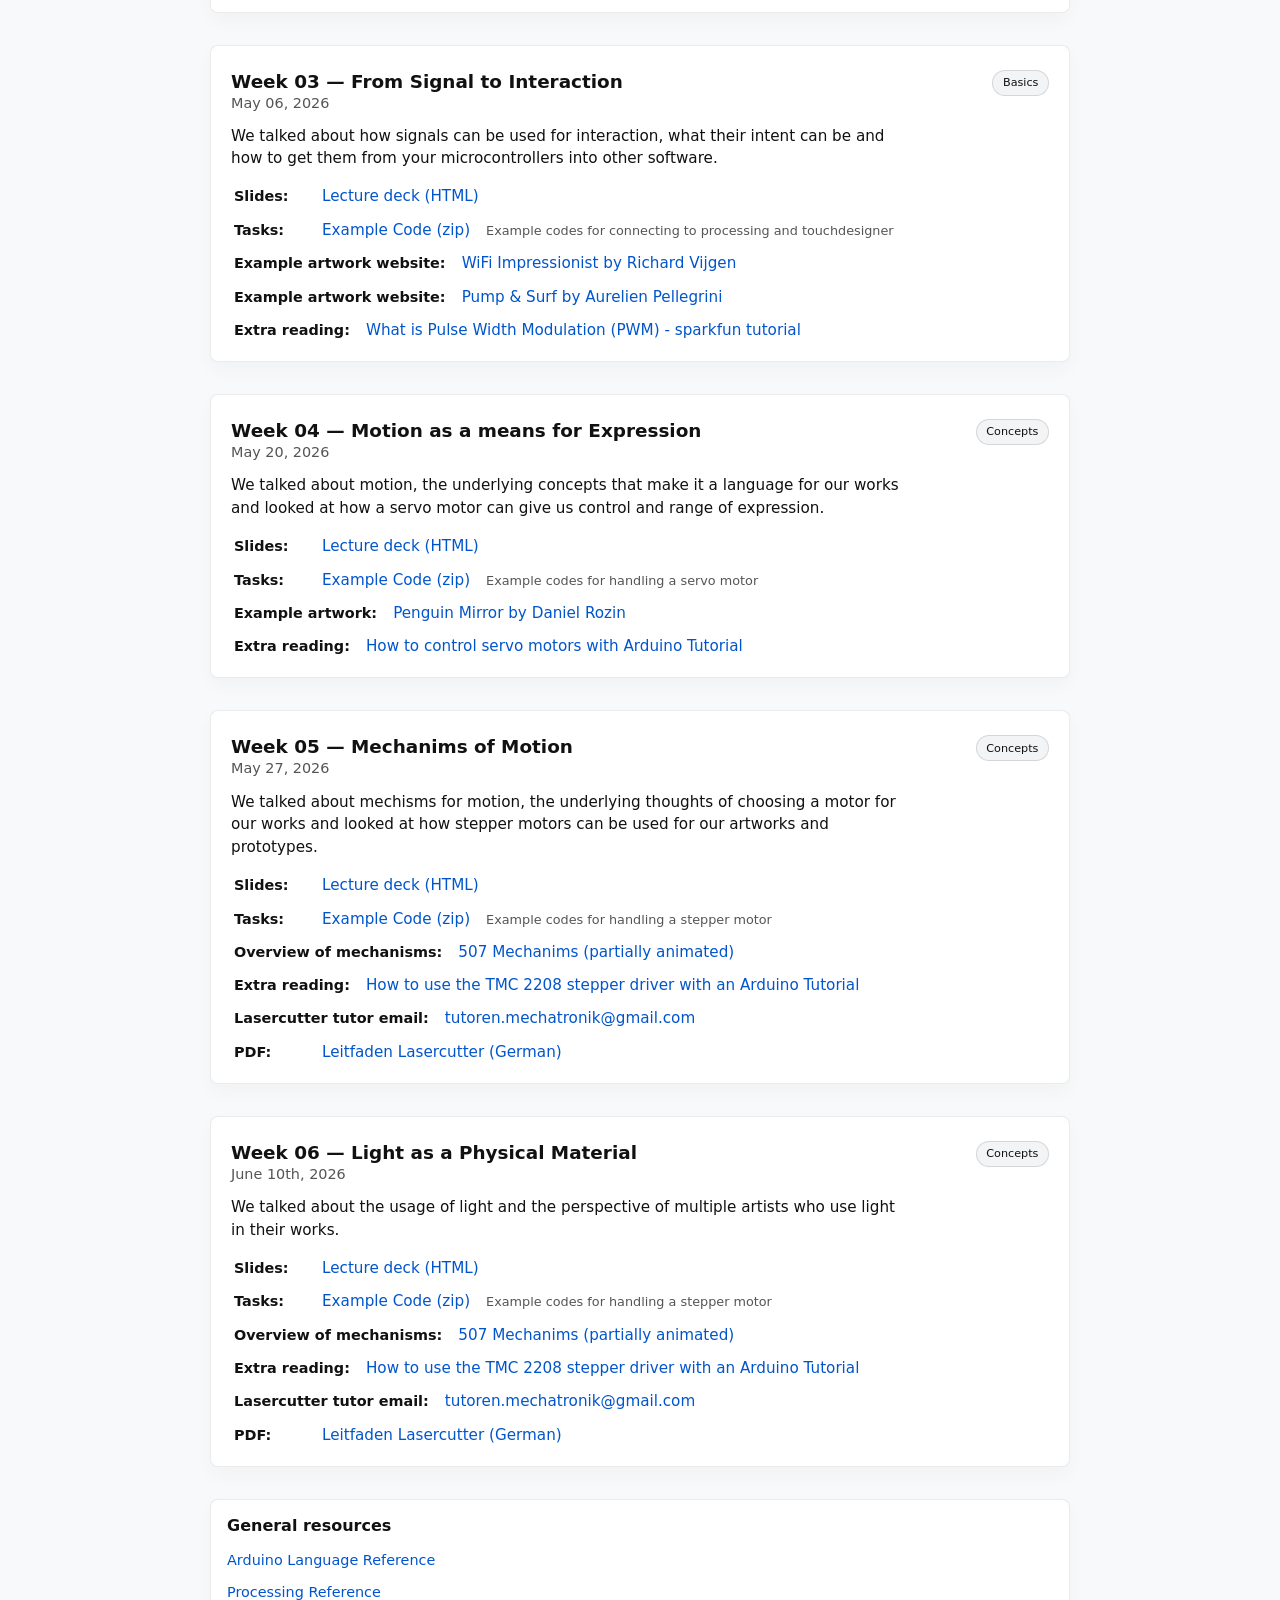
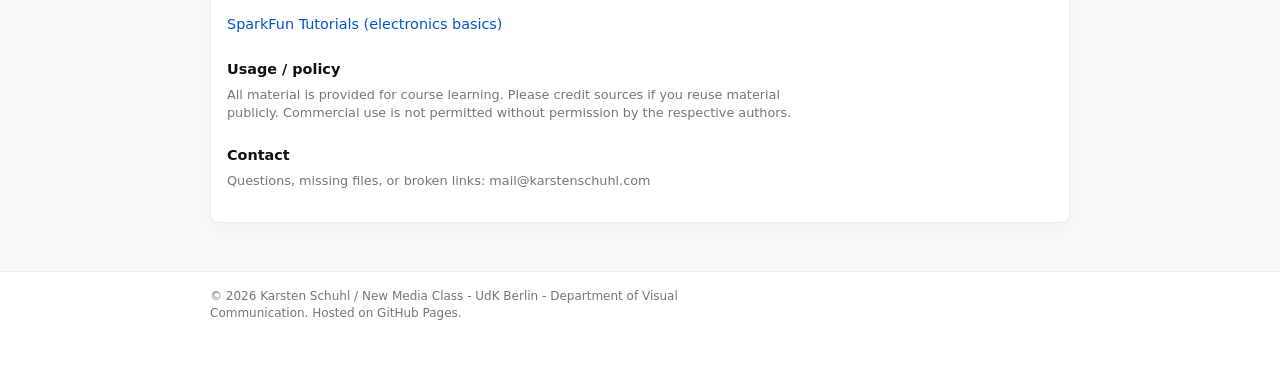
==== commit 12b82c7e: "week 6 - updated index & code examples" ====
--- a/index.html
+++ b/index.html
@@ -372,6 +372,70 @@
     
     <!-- ========== END DUPLICATE BLOCK ========== -->
 
+
+    <!-- ========== WEEK BLOCK EXAMPLE ========== -->
+    <section class="week-block" id="week-06">
+      <div class="week-header">
+        <div>
+          <h2 class="week-title">Week 06 — Light as a Physical Material</h2>
+          <p class="week-date">June 10th, 2026</p>
+        </div>
+        <span class="week-tag">Concepts</span>
+      </div>
+
+      <p class="week-summary">
+        We talked about the usage of light and the perspective of multiple artists who use light in their works. 
+      </p>
+
+      <ul class="resource-list">
+        <li class="resource-item">
+          <span class="resource-label">Slides:</span>
+          <a href="week06/06_Light_as_Physical_Material/index.htm" class="resource-link">
+            Lecture deck (HTML)
+          </a>
+        </li>
+ 
+        <li class="resource-item">
+          <span class="resource-label">Tasks:</span>
+          <a href="week06/HtMMoC_Week06_Example_Codes.zip" class="resource-link">
+            Example Code (zip)
+          </a>
+          <span class="resource-note">Example codes for handling a stepper motor</span>
+        </li>
+
+        <li class="resource-item">
+          <span class="resource-label">Overview of mechanisms:</span>
+          <a href="https://507movements.com/" class="resource-link" target="_blank" rel="noopener">
+            507 Mechanims (partially animated)
+          </a>
+        </li>
+
+        <li class="resource-item">
+          <span class="resource-label">Extra reading:</span>
+          <a href="https://circuitdigest.com/microcontroller-projects/interfacing-tmc2208-stepper-motor-driver-with-arduino" class="resource-link" target="_blank" rel="noopener">
+            How to use the TMC 2208 stepper driver with an Arduino Tutorial
+          </a>
+        </li>       
+
+        <li class="resource-item">
+          <span class="resource-label">Lasercutter tutor email:</span>
+          <mailto="tutoren.mechatronik@gmail.com" class="resource-link" target="_blank" rel="noopener">
+            tutoren.mechatronik@gmail.com
+          </a>
+        </li>       
+        
+        <li class="resource-item">
+          <span class="resource-label">PDF:</span>
+          <a href="https://www.udk-berlin.de/fileadmin/2_dezentral/FR_Visuelle_Kommunikation/Bilder/240607_Leitfaden_Lasercutter.pdf" class="resource-link" target="_blank" rel="noopener">
+            Leitfaden Lasercutter (German)
+          </a>
+        </li>       
+
+      </ul>
+    </section>
+    
+    <!-- ========== END DUPLICATE BLOCK ========== -->
+
     <!-- ========== RESOURCES / POLICIES / CONTACT ========== -->
     <section class="meta-block card">
       <h2>General resources</h2>
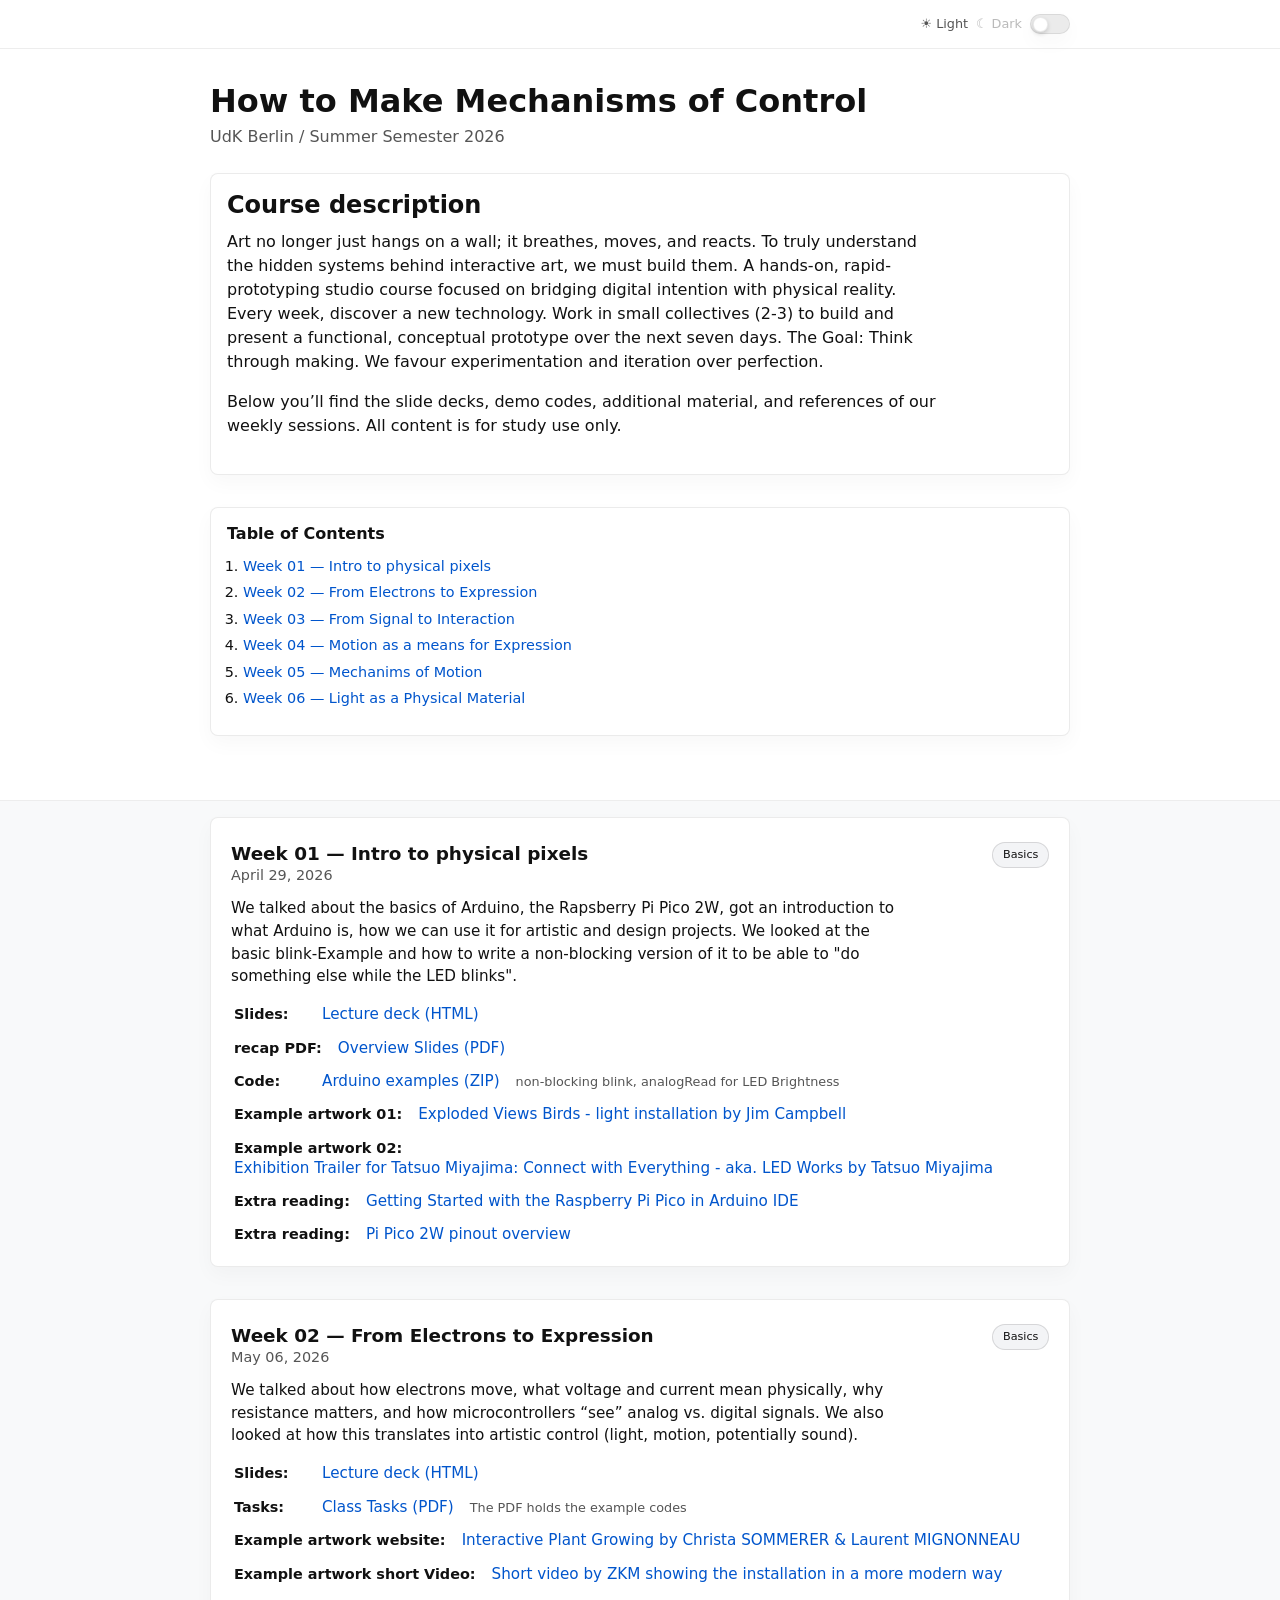
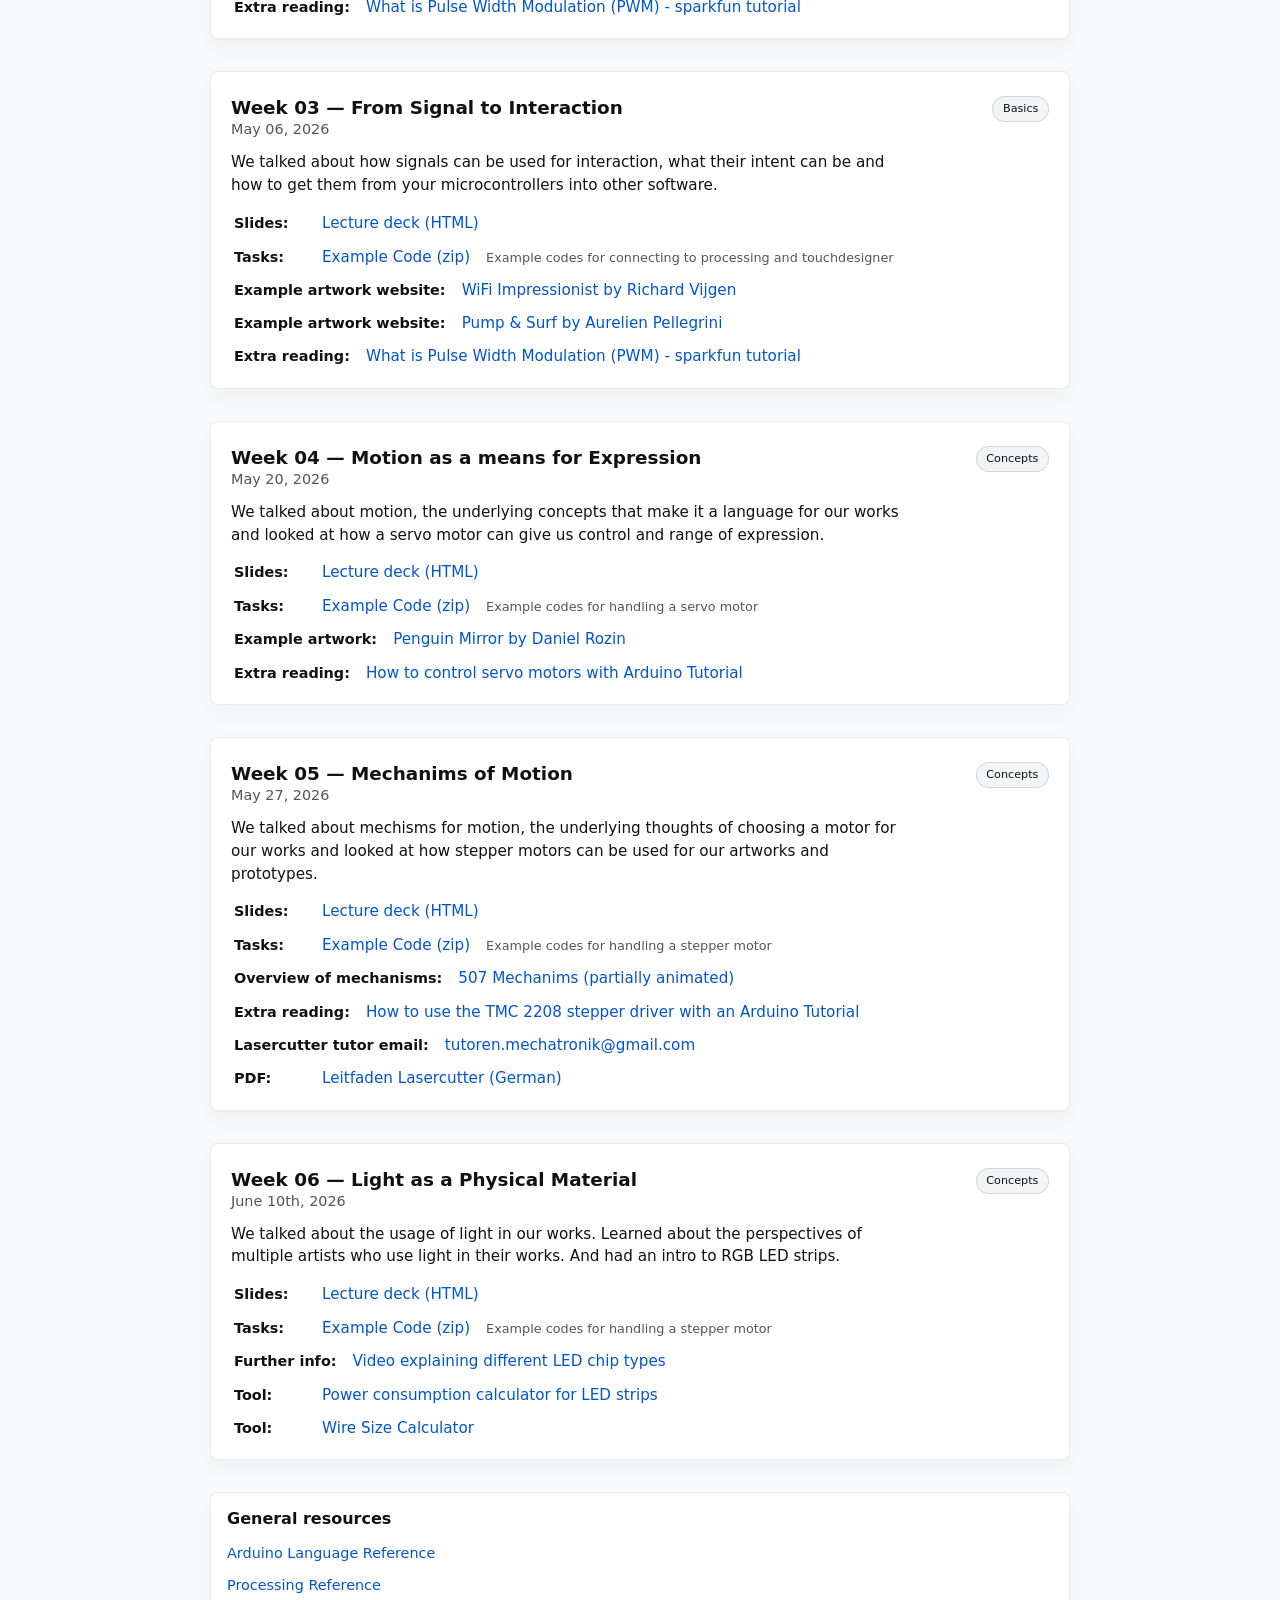
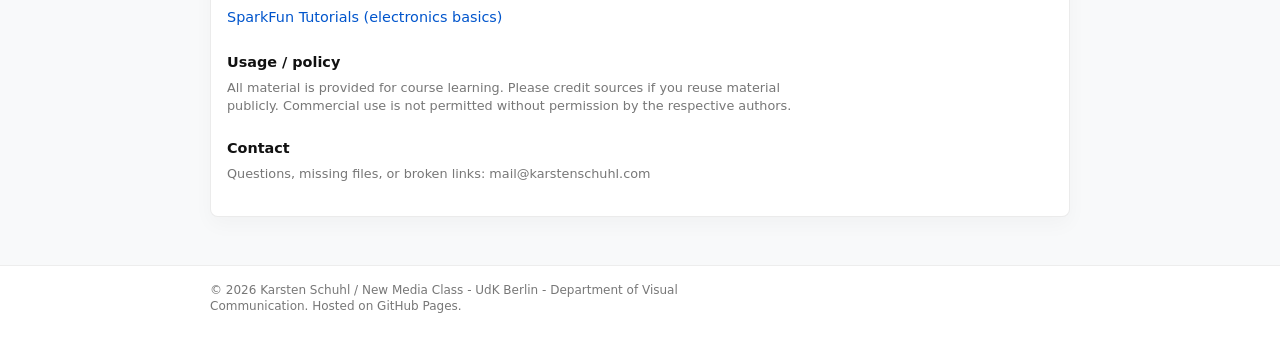
==== commit 49c96674: "Week 06 - lecture deck and resources Added: - full html lecture deck with linked videos - extra reso" ====
--- a/index.html
+++ b/index.html
@@ -64,8 +64,8 @@
           <li><a href="#week-03">Week 03 — From Signal to Interaction</a></li>
           <li><a href="#week-04">Week 04 — Motion as a means for Expression</a></li>
           <li><a href="#week-05">Week 05 — Mechanims of Motion</a></li>
-          <!--<li><a href="#week-06">Week 06 — Motion as a means of Expression</a></li>
-          <li><a href="#week-07">Week 07 — From idea to prototype to exhibition</a></li>-->
+          <li><a href="#week-06">Week 06 — Light as a Physical Material</a></li>
+          <!--<li><a href="#week-07">Week 07 — From idea to prototype to exhibition</a></li>-->
         </ol>
       </nav>
     </div>
@@ -384,13 +384,13 @@
       </div>
 
       <p class="week-summary">
-        We talked about the usage of light and the perspective of multiple artists who use light in their works. 
-      </p>
-
-      <ul class="resource-list">
-        <li class="resource-item">
-          <span class="resource-label">Slides:</span>
-          <a href="week06/06_Light_as_Physical_Material/index.htm" class="resource-link">
+        We talked about the usage of light in our works. Learned about the perspectives of multiple artists who use light in their works. And had an intro to RGB LED strips.
+      </p>
+
+      <ul class="resource-list">
+        <li class="resource-item">
+          <span class="resource-label">Slides:</span>
+          <a href="week06/06_Light_as_a_Physical_Material/index.htm" class="resource-link">
             Lecture deck (HTML)
           </a>
         </li>
@@ -404,30 +404,23 @@
         </li>
 
         <li class="resource-item">
-          <span class="resource-label">Overview of mechanisms:</span>
-          <a href="https://507movements.com/" class="resource-link" target="_blank" rel="noopener">
-            507 Mechanims (partially animated)
-          </a>
-        </li>
-
-        <li class="resource-item">
-          <span class="resource-label">Extra reading:</span>
-          <a href="https://circuitdigest.com/microcontroller-projects/interfacing-tmc2208-stepper-motor-driver-with-arduino" class="resource-link" target="_blank" rel="noopener">
-            How to use the TMC 2208 stepper driver with an Arduino Tutorial
-          </a>
-        </li>       
-
-        <li class="resource-item">
-          <span class="resource-label">Lasercutter tutor email:</span>
-          <mailto="tutoren.mechatronik@gmail.com" class="resource-link" target="_blank" rel="noopener">
-            tutoren.mechatronik@gmail.com
+          <span class="resource-label">Further info:</span>
+          <a href="https://www.youtube.com/watch?v=gTk3i88xmUo" class="resource-link" target="_blank" rel="noopener">
+            Video explaining different LED chip types
+          </a>
+        </li>
+
+        <li class="resource-item">
+          <span class="resource-label">Tool:</span>
+          <a href="https://wled-calculator.github.io" class="resource-link" target="_blank" rel="noopener">
+            Power consumption calculator for LED strips
           </a>
         </li>       
         
         <li class="resource-item">
-          <span class="resource-label">PDF:</span>
-          <a href="https://www.udk-berlin.de/fileadmin/2_dezentral/FR_Visuelle_Kommunikation/Bilder/240607_Leitfaden_Lasercutter.pdf" class="resource-link" target="_blank" rel="noopener">
-            Leitfaden Lasercutter (German)
+          <span class="resource-label">Tool:</span>
+          <a href="https://www.omnicalculator.com/physics/wire-size" class="resource-link" target="_blank" rel="noopener">
+            Wire Size Calculator
           </a>
         </li>       
 
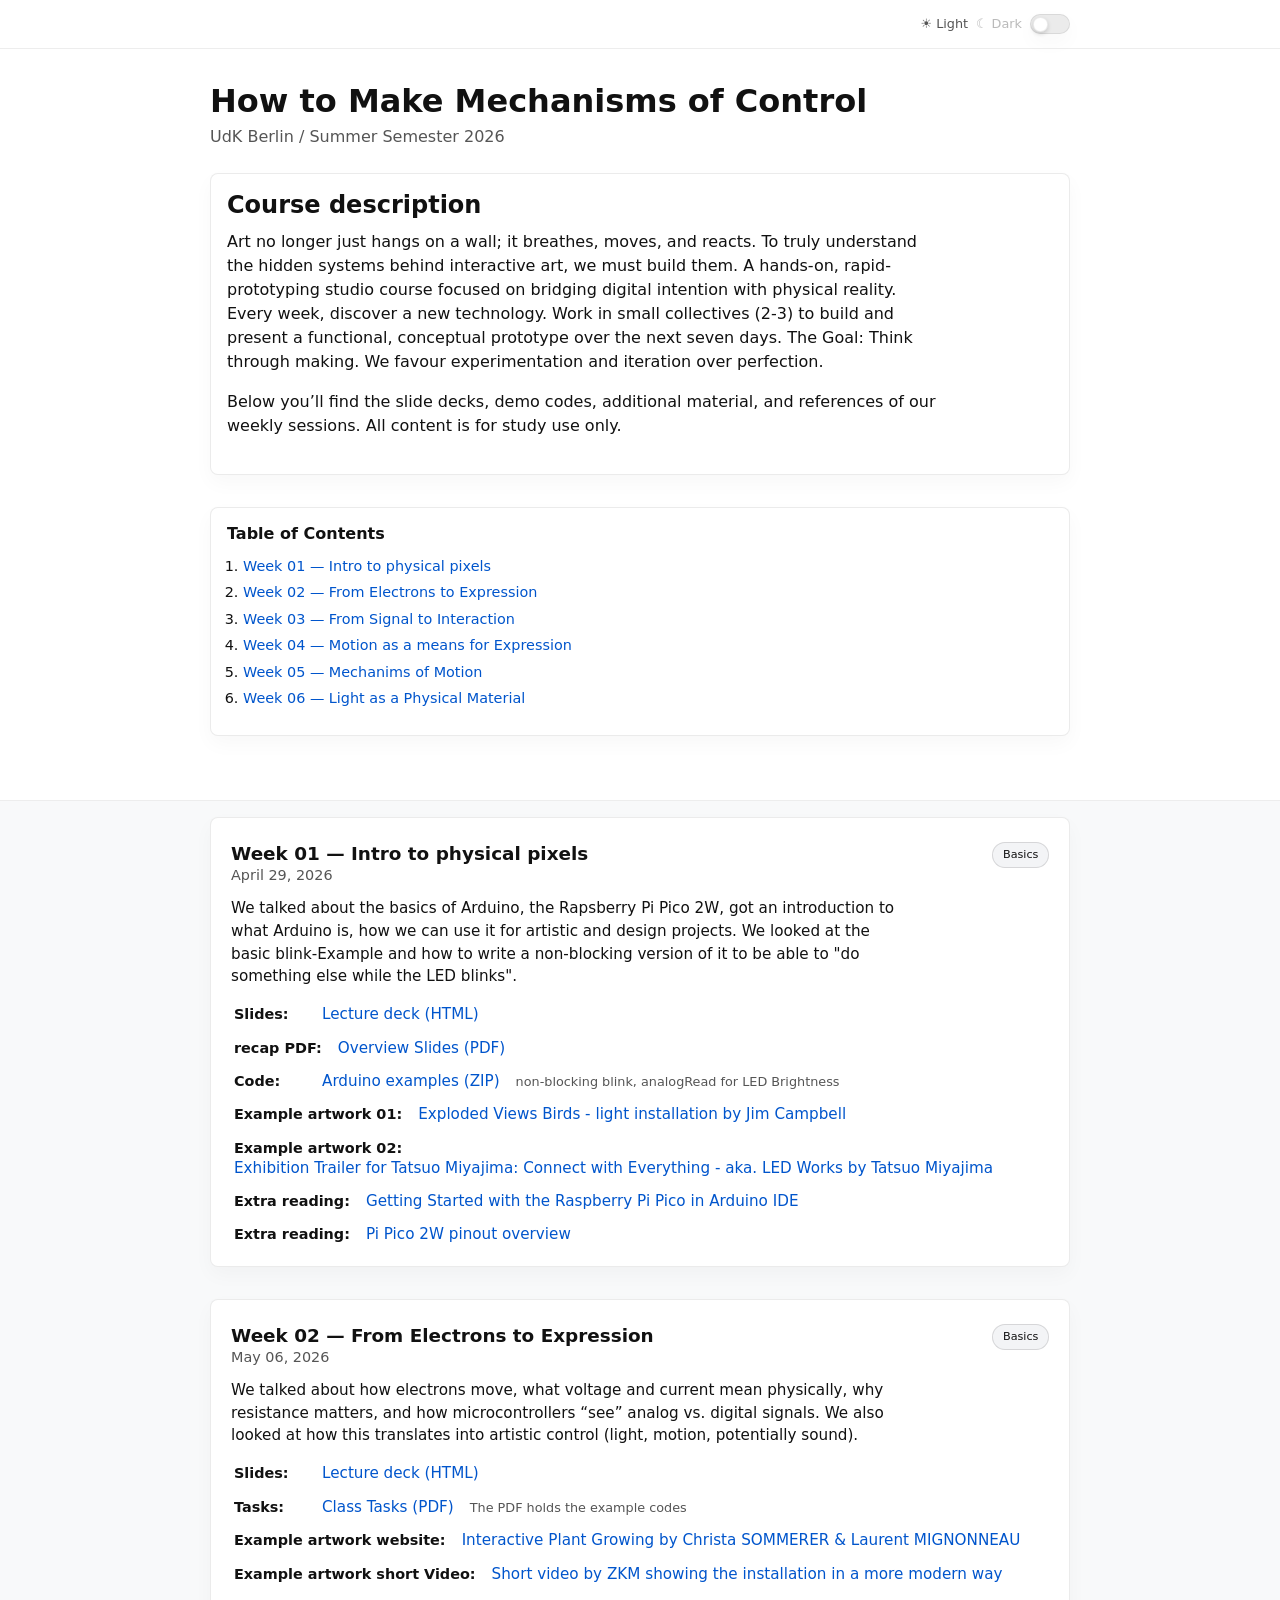
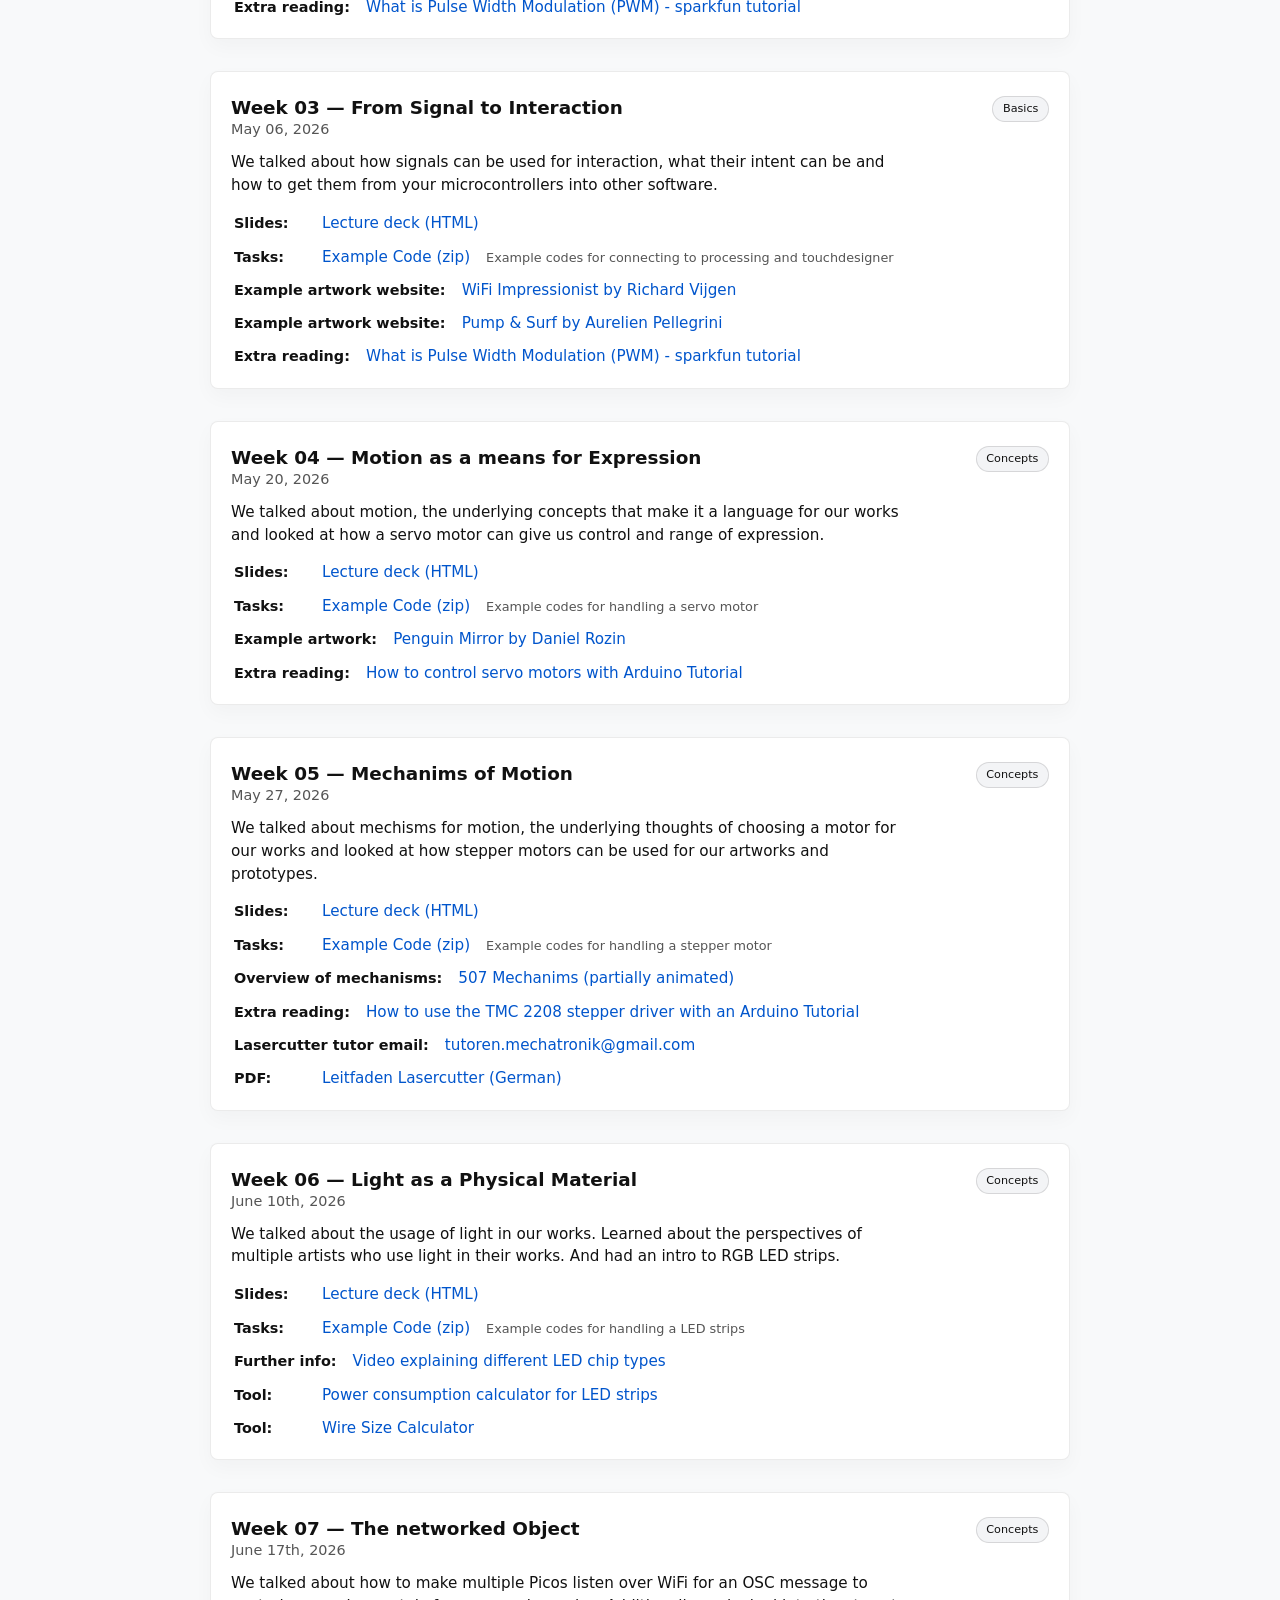
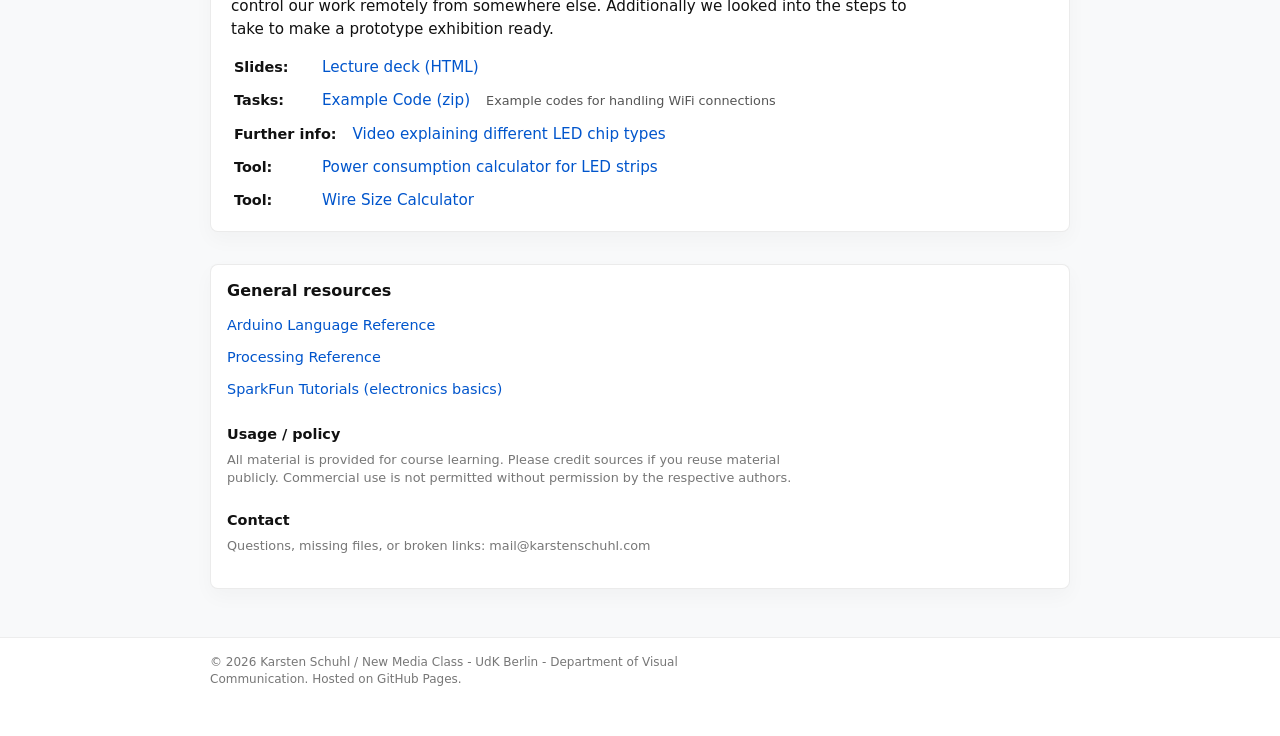
==== commit f7db92cc: "added example codes and modified main index" ====
--- a/index.html
+++ b/index.html
@@ -400,7 +400,7 @@
           <a href="week06/HtMMoC_Week06_Example_Codes.zip" class="resource-link">
             Example Code (zip)
           </a>
-          <span class="resource-note">Example codes for handling a stepper motor</span>
+          <span class="resource-note">Example codes for handling a LED strips</span>
         </li>
 
         <li class="resource-item">
@@ -428,6 +428,64 @@
     </section>
     
     <!-- ========== END DUPLICATE BLOCK ========== -->
+<!-- ========== WEEK BLOCK EXAMPLE ========== -->
+    <section class="week-block" id="week-07">
+      <div class="week-header">
+        <div>
+          <h2 class="week-title">Week 07 — The networked Object</h2>
+          <p class="week-date">June 17th, 2026</p>
+        </div>
+        <span class="week-tag">Concepts</span>
+      </div>
+
+      <p class="week-summary">
+        We talked about how to make multiple Picos listen over WiFi for an OSC message to control our work remotely from somewhere else. 
+        Additionally we looked into the steps to take to make a prototype exhibition ready.
+      </p>
+
+      <ul class="resource-list">
+        <li class="resource-item">
+          <span class="resource-label">Slides:</span>
+          <a href="week06/06_Light_as_a_Physical_Material/index.htm" class="resource-link">
+            Lecture deck (HTML)
+          </a>
+        </li>
+ 
+        <li class="resource-item">
+          <span class="resource-label">Tasks:</span>
+          <a href="week07/HtMMoC_Week07_Example_Codes.zip" class="resource-link">
+            Example Code (zip)
+          </a>
+          <span class="resource-note">Example codes for handling WiFi connections</span>
+        </li>
+
+        <li class="resource-item">
+          <span class="resource-label">Further info:</span>
+          <a href="https://www.youtube.com/watch?v=gTk3i88xmUo" class="resource-link" target="_blank" rel="noopener">
+            Video explaining different LED chip types
+          </a>
+        </li>
+
+        <li class="resource-item">
+          <span class="resource-label">Tool:</span>
+          <a href="https://wled-calculator.github.io" class="resource-link" target="_blank" rel="noopener">
+            Power consumption calculator for LED strips
+          </a>
+        </li>       
+        
+        <li class="resource-item">
+          <span class="resource-label">Tool:</span>
+          <a href="https://www.omnicalculator.com/physics/wire-size" class="resource-link" target="_blank" rel="noopener">
+            Wire Size Calculator
+          </a>
+        </li>       
+
+      </ul>
+    </section>
+    
+    <!-- ========== END DUPLICATE BLOCK ========== -->
+
+
 
     <!-- ========== RESOURCES / POLICIES / CONTACT ========== -->
     <section class="meta-block card">
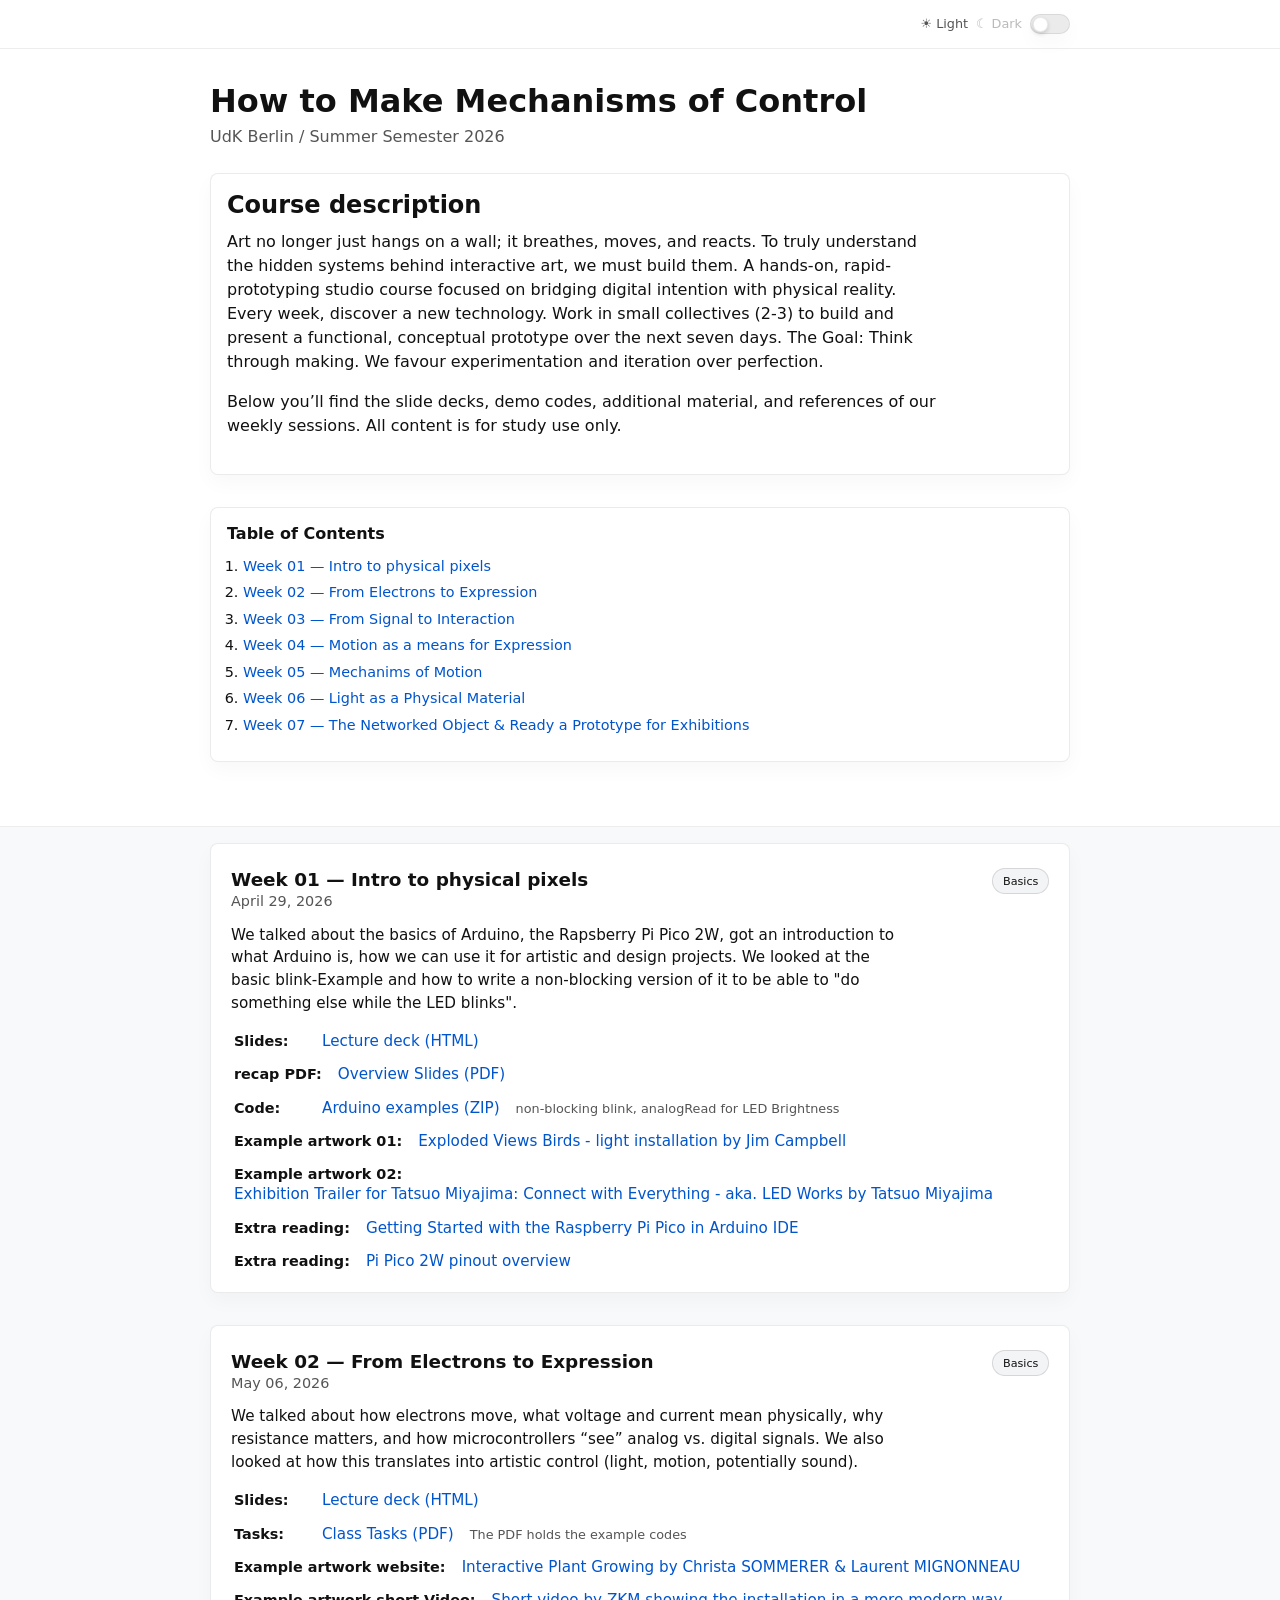
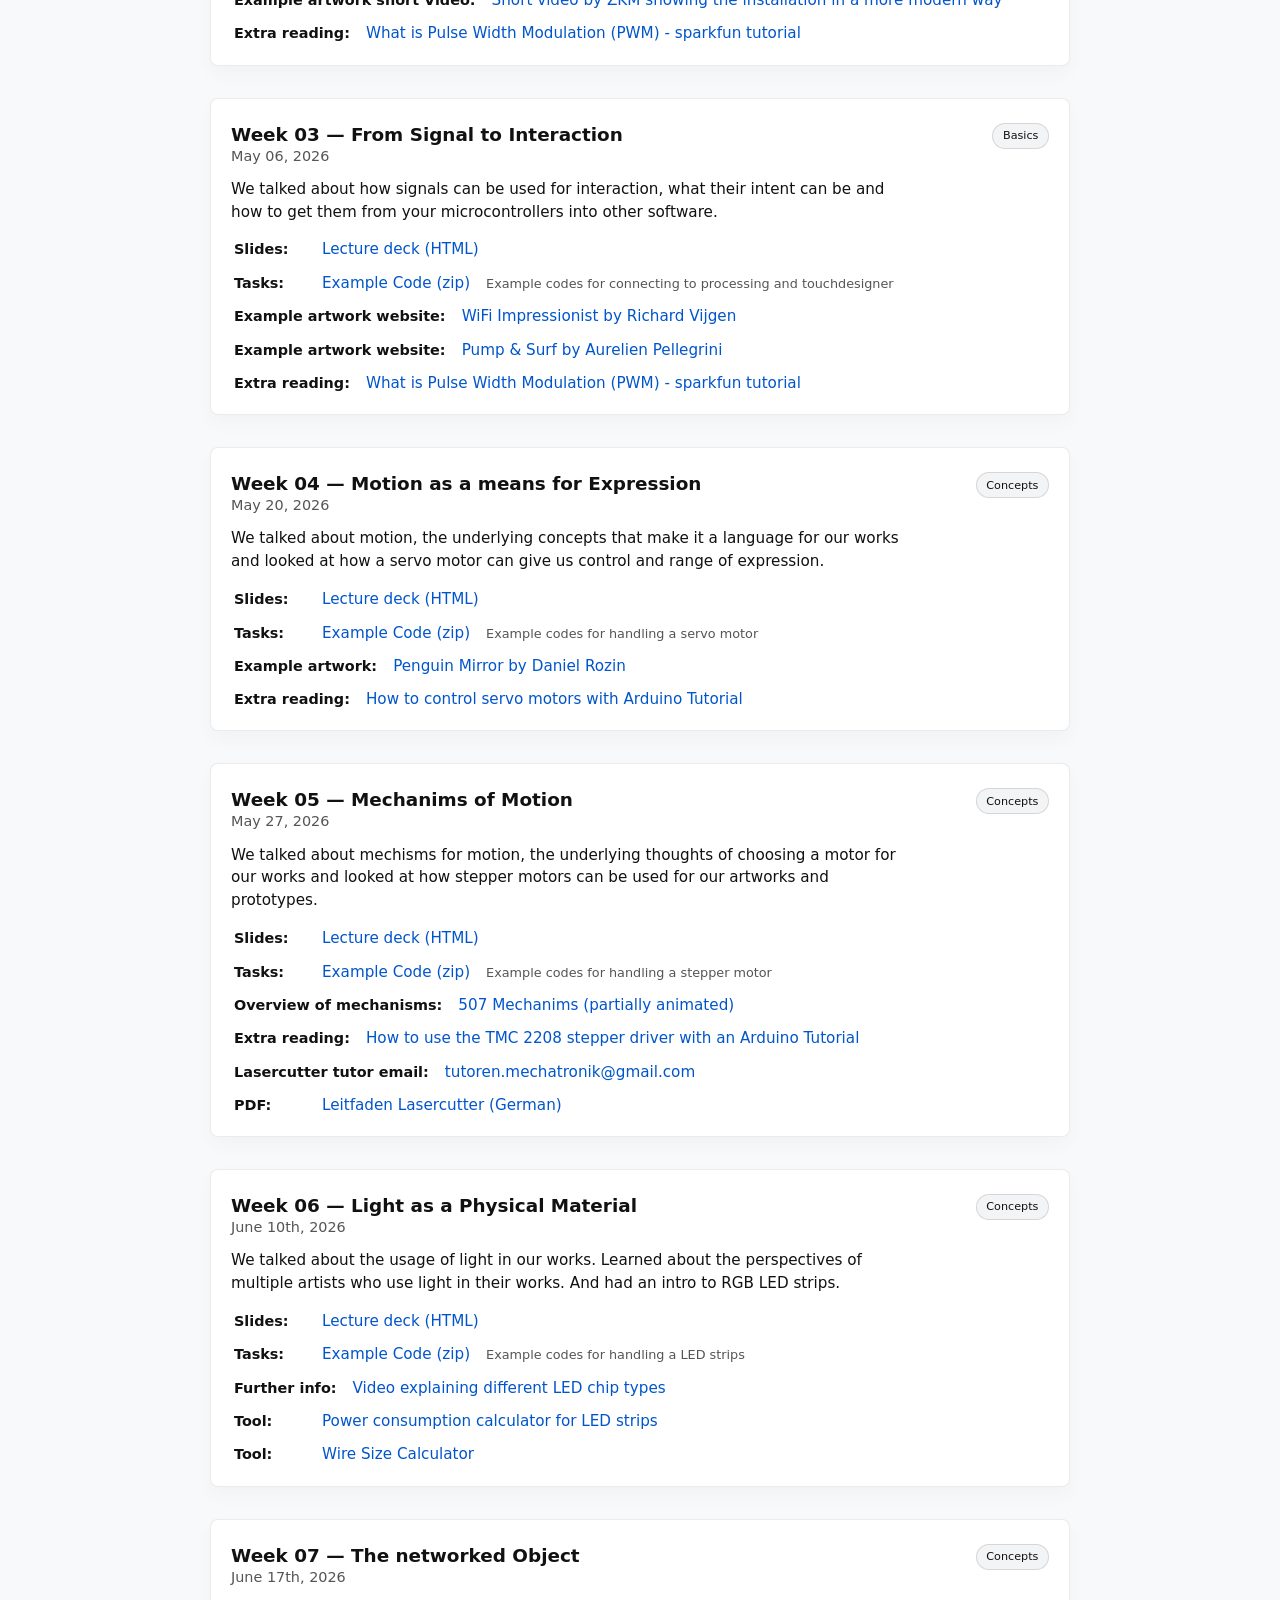
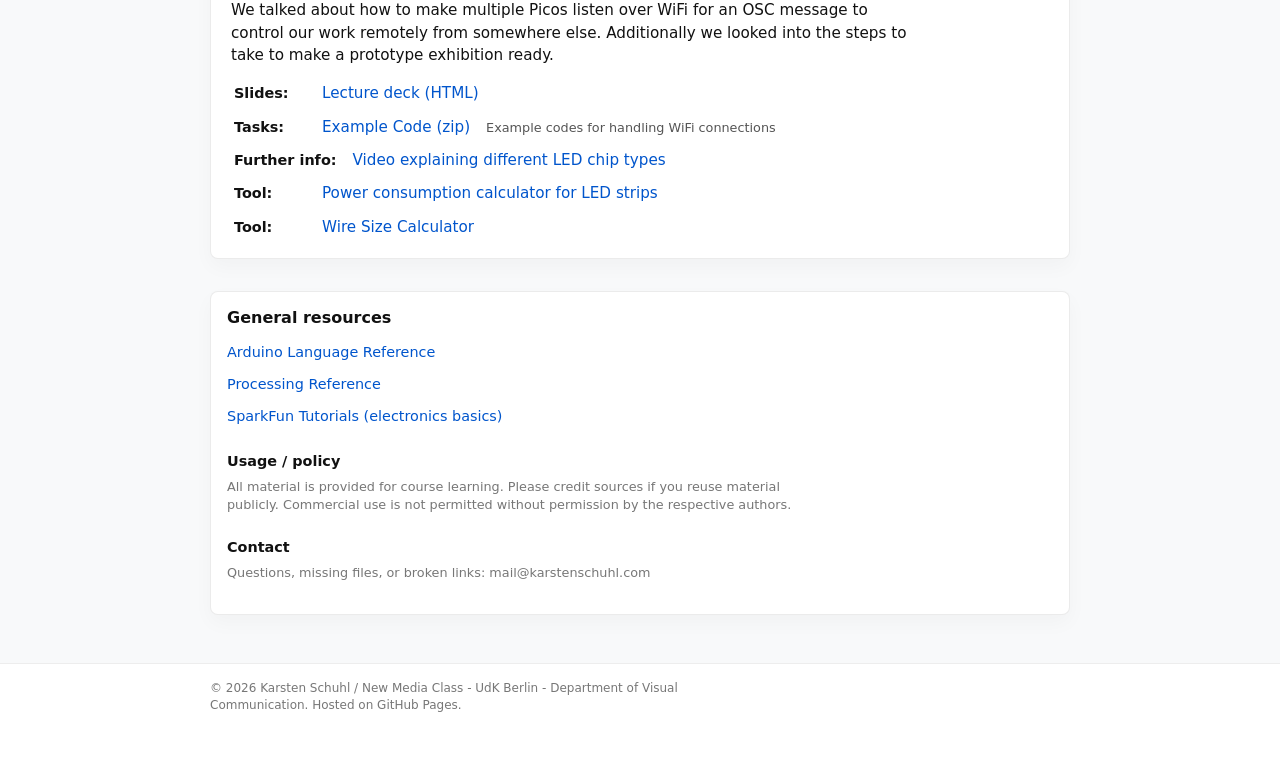
==== commit 8a230388: "added anchor for week 7" ====
--- a/index.html
+++ b/index.html
@@ -65,7 +65,7 @@
           <li><a href="#week-04">Week 04 — Motion as a means for Expression</a></li>
           <li><a href="#week-05">Week 05 — Mechanims of Motion</a></li>
           <li><a href="#week-06">Week 06 — Light as a Physical Material</a></li>
-          <!--<li><a href="#week-07">Week 07 — From idea to prototype to exhibition</a></li>-->
+          <li><a href="#week-07">Week 07 — The Networked Object & Ready a Prototype for Exhibitions</a></li>
         </ol>
       </nav>
     </div>
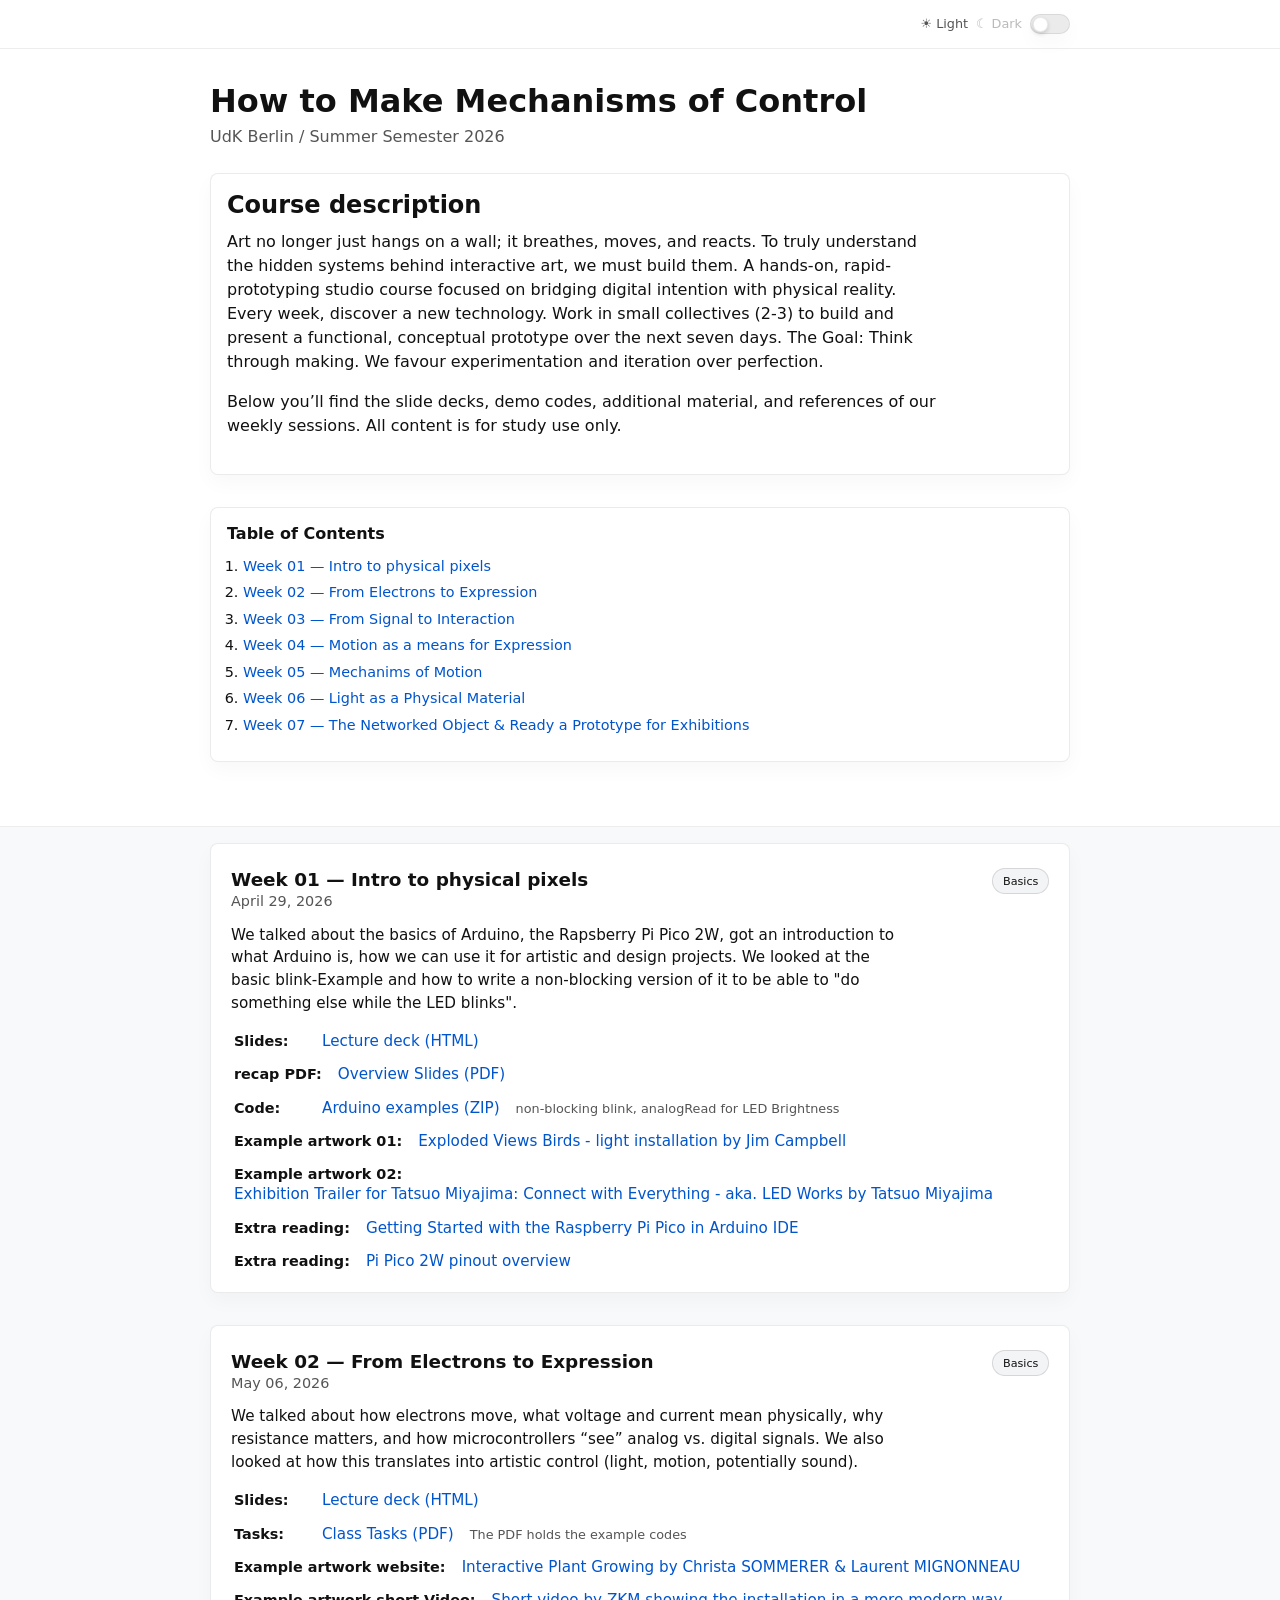
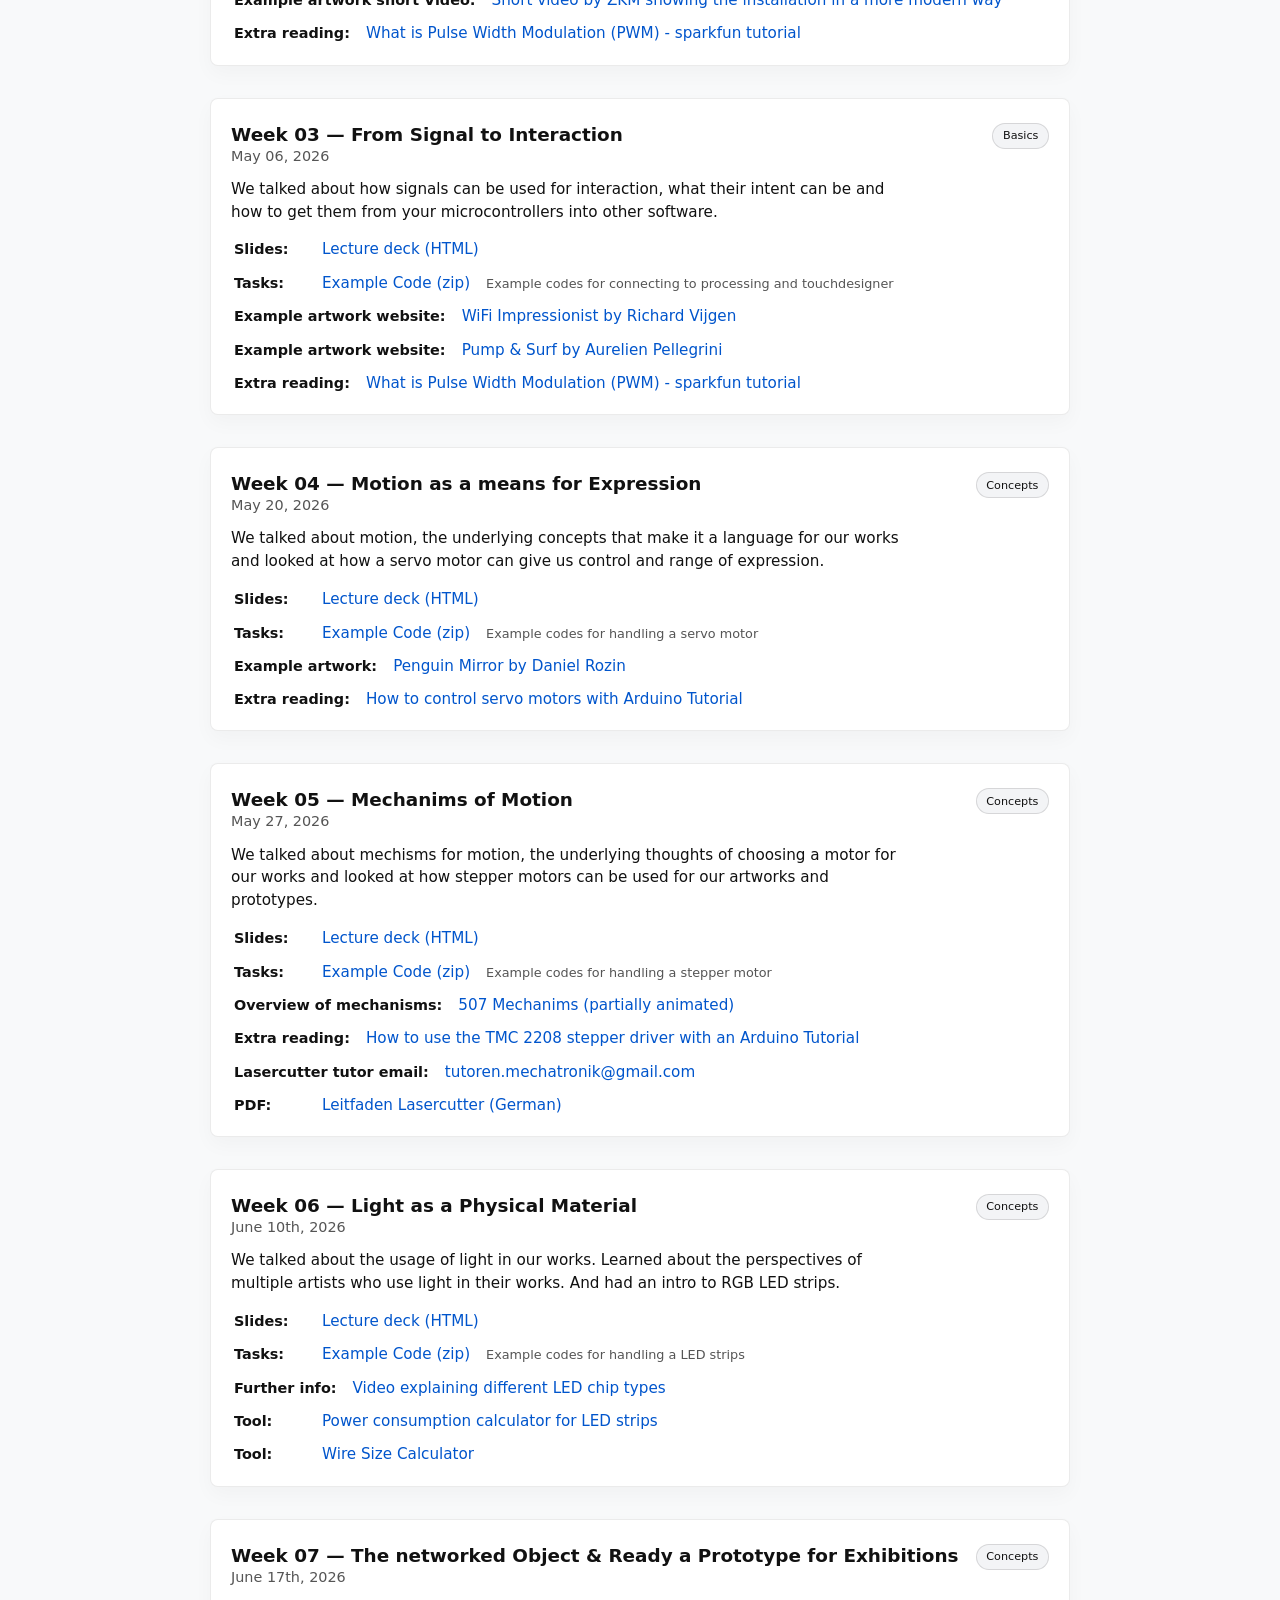
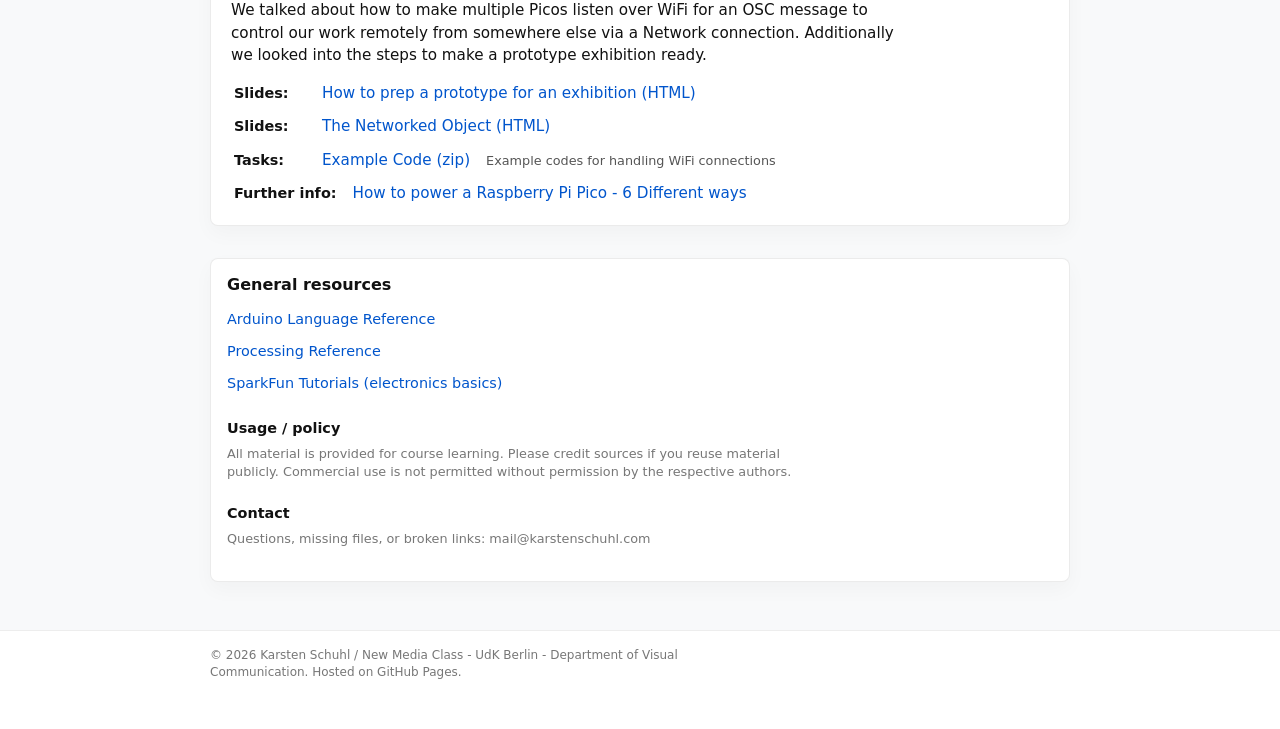
==== commit af7955c4: "added lecture decks as html" ====
--- a/index.html
+++ b/index.html
@@ -432,22 +432,29 @@
     <section class="week-block" id="week-07">
       <div class="week-header">
         <div>
-          <h2 class="week-title">Week 07 — The networked Object</h2>
+          <h2 class="week-title">Week 07 — The networked Object & Ready a Prototype for Exhibitions </h2>
           <p class="week-date">June 17th, 2026</p>
         </div>
         <span class="week-tag">Concepts</span>
       </div>
 
       <p class="week-summary">
-        We talked about how to make multiple Picos listen over WiFi for an OSC message to control our work remotely from somewhere else. 
-        Additionally we looked into the steps to take to make a prototype exhibition ready.
-      </p>
-
-      <ul class="resource-list">
-        <li class="resource-item">
-          <span class="resource-label">Slides:</span>
-          <a href="week06/06_Light_as_a_Physical_Material/index.htm" class="resource-link">
-            Lecture deck (HTML)
+        We talked about how to make multiple Picos listen over WiFi for an OSC message to control our work remotely from somewhere else via a Network connection. 
+        Additionally we looked into the steps to make a prototype exhibition ready.
+      </p>
+
+      <ul class="resource-list">
+        <li class="resource-item">
+          <span class="resource-label">Slides:</span>
+          <a href="week07/07_Prototype_to_Exhibition/index.htm" class="resource-link">
+            How to prep a prototype for an exhibition (HTML)
+          </a>
+        </li>
+
+         <li class="resource-item">
+          <span class="resource-label">Slides:</span>
+          <a href="week07/07B_The_Networked_Object/index.htm" class="resource-link">
+            The Networked Object (HTML)
           </a>
         </li>
  
@@ -461,24 +468,12 @@
 
         <li class="resource-item">
           <span class="resource-label">Further info:</span>
-          <a href="https://www.youtube.com/watch?v=gTk3i88xmUo" class="resource-link" target="_blank" rel="noopener">
-            Video explaining different LED chip types
-          </a>
-        </li>
-
-        <li class="resource-item">
-          <span class="resource-label">Tool:</span>
-          <a href="https://wled-calculator.github.io" class="resource-link" target="_blank" rel="noopener">
-            Power consumption calculator for LED strips
-          </a>
-        </li>       
-        
-        <li class="resource-item">
-          <span class="resource-label">Tool:</span>
-          <a href="https://www.omnicalculator.com/physics/wire-size" class="resource-link" target="_blank" rel="noopener">
-            Wire Size Calculator
-          </a>
-        </li>       
+          <a href="https://randomnerdtutorials.com/power-raspberry-pi-pico-6-different-ways/" class="resource-link" target="_blank" rel="noopener">
+            How to power a Raspberry Pi Pico - 6 Different ways
+          </a>
+        </li>
+
+             
 
       </ul>
     </section>
